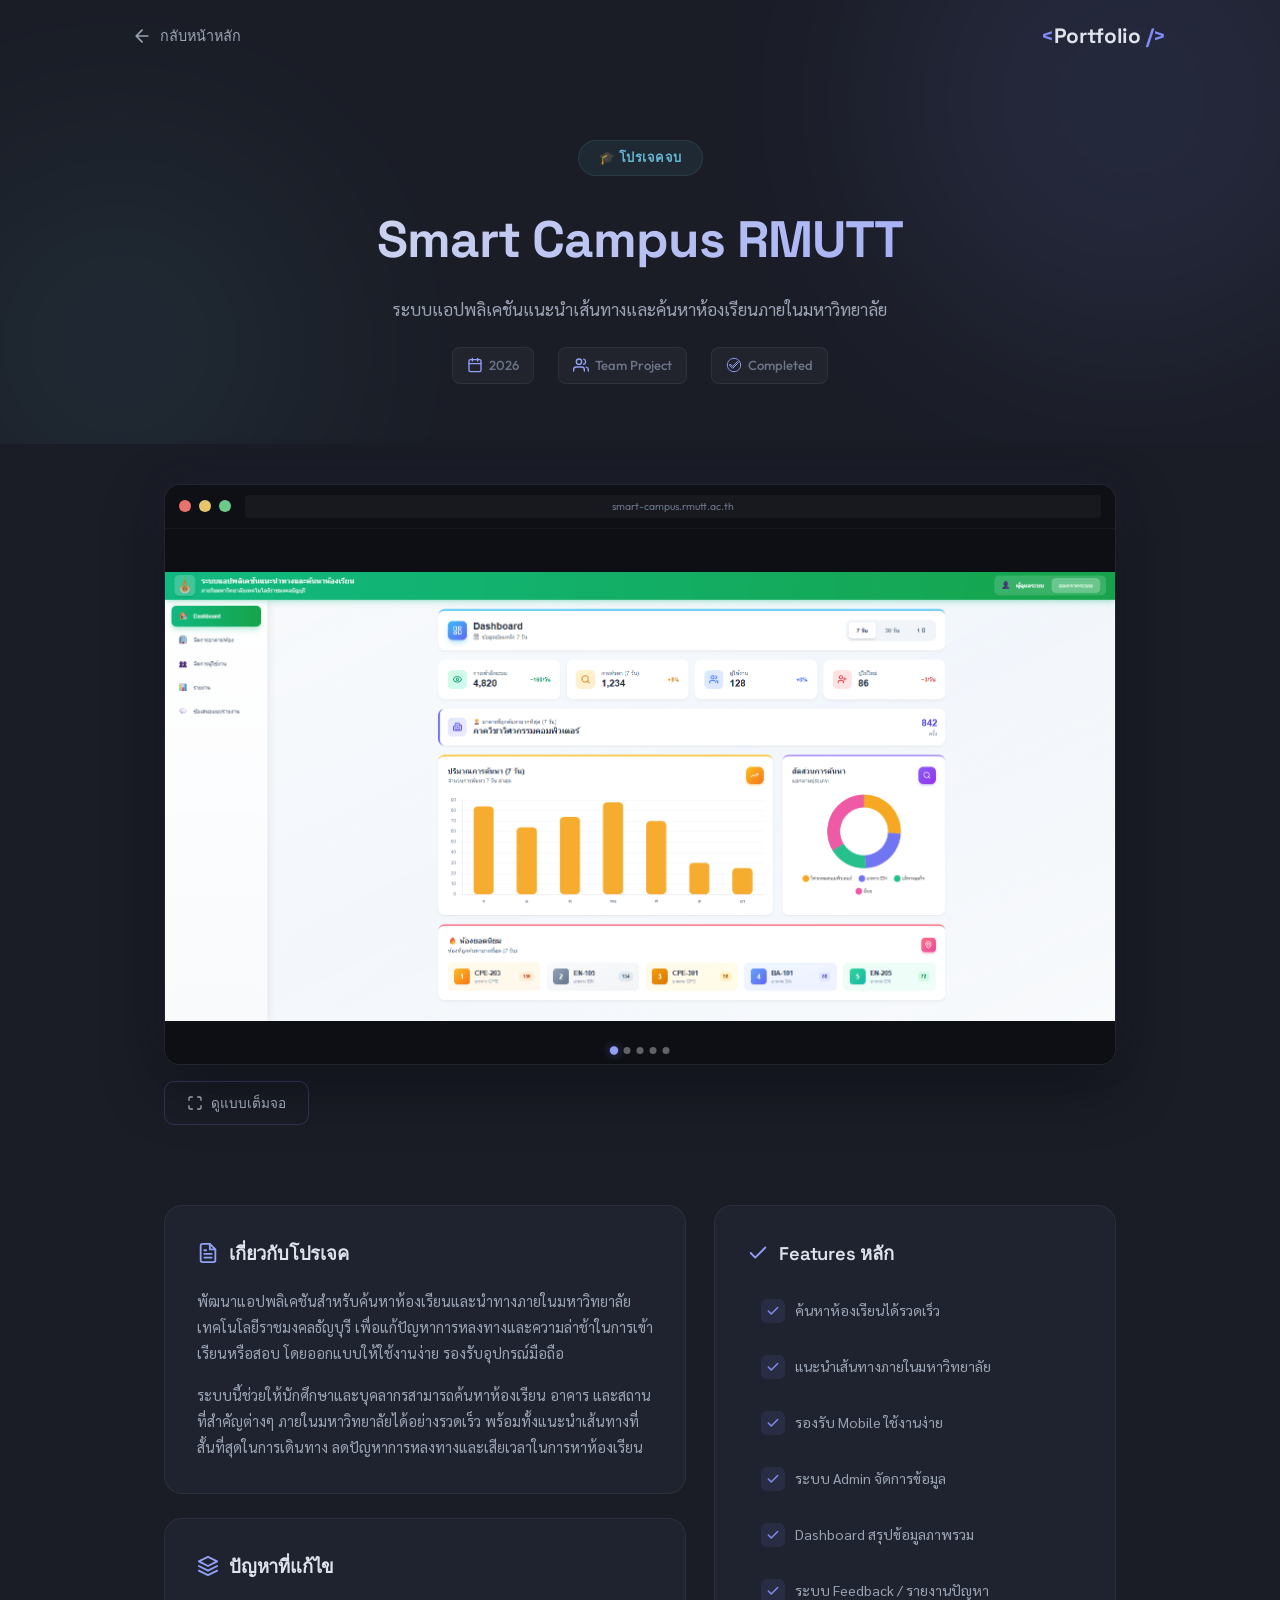
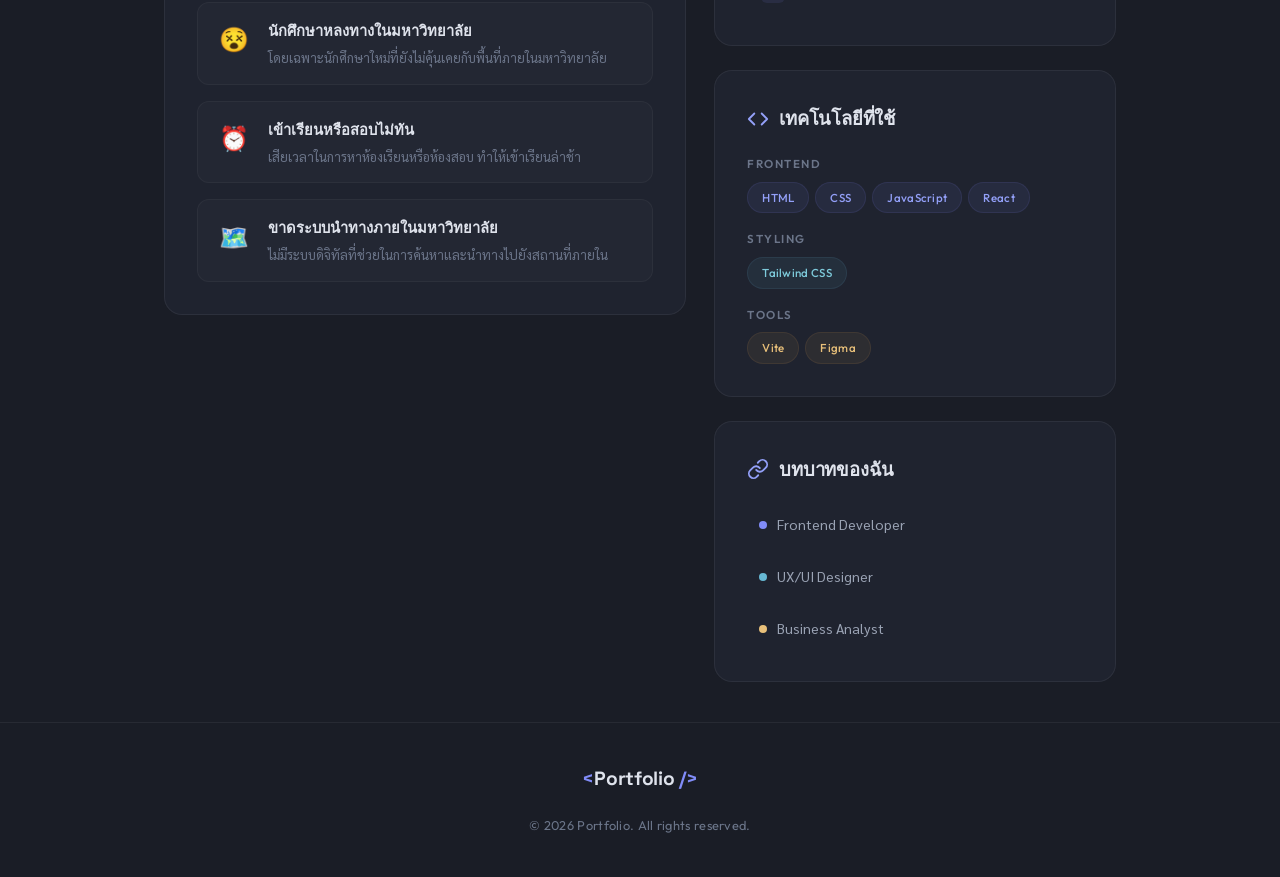
==== projects/smart-campus.html @ fd075db0 "first commit" ====
<!DOCTYPE html>
<html lang="th">

<head>
    <meta charset="UTF-8">
    <meta name="viewport" content="width=device-width, initial-scale=1.0">
    <meta name="description" content="Smart Campus RMUTT - ระบบแอปพลิเคชันแนะนำเส้นทางและค้นหาห้องเรียน">
    <title>Smart Campus RMUTT | Project Detail</title>
    <link rel="stylesheet" href="../style.css">
    <link rel="preconnect" href="https://fonts.googleapis.com">
    <link rel="preconnect" href="https://fonts.gstatic.com" crossorigin>
    <link
        href="https://fonts.googleapis.com/css2?family=Outfit:wght@300;400;500;600;700;800;900&family=Space+Grotesk:wght@400;500;600;700&family=Sarabun:wght@300;400;500;600;700&display=swap"
        rel="stylesheet">
    <link rel="stylesheet" href="detail.css">
</head>

<body>
    <!-- Back Navigation -->
    <nav class="detail-nav" id="detailNav">
        <div class="nav-container">
            <a href="../index.html#projects" class="back-btn" id="backBtn">
                <svg width="20" height="20" viewBox="0 0 24 24" fill="none">
                    <path d="M19 12H5M12 19l-7-7 7-7" stroke="currentColor" stroke-width="2" stroke-linecap="round"
                        stroke-linejoin="round" />
                </svg>
                <span>กลับหน้าหลัก</span>
            </a>
            <a href="../index.html" class="nav-logo">
                <span class="logo-bracket">&lt;</span>Portfolio<span class="logo-bracket"> /&gt;</span>
            </a>
        </div>
    </nav>

    <!-- Project Hero -->
    <section class="detail-hero">
        <div class="detail-hero-bg">
            <div class="shape shape-1"></div>
            <div class="shape shape-2"></div>
        </div>
        <div class="container">
            <div class="detail-hero-content">
                <div class="detail-badge">🎓 โปรเจคจบ</div>
                <h1 class="detail-title">Smart Campus RMUTT</h1>
                <p class="detail-subtitle">ระบบแอปพลิเคชันแนะนำเส้นทางและค้นหาห้องเรียนภายในมหาวิทยาลัย</p>
                <div class="detail-meta">
                    <div class="meta-item">
                        <svg width="16" height="16" viewBox="0 0 24 24" fill="none">
                            <rect x="3" y="4" width="18" height="18" rx="2" stroke="currentColor" stroke-width="2" />
                            <path d="M16 2v4M8 2v4M3 10h18" stroke="currentColor" stroke-width="2"
                                stroke-linecap="round" />
                        </svg>
                        <span>2026</span>
                    </div>
                    <div class="meta-item">
                        <svg width="16" height="16" viewBox="0 0 24 24" fill="none">
                            <path d="M17 21v-2a4 4 0 00-4-4H5a4 4 0 00-4 4v2" stroke="currentColor" stroke-width="2"
                                stroke-linecap="round" />
                            <circle cx="9" cy="7" r="4" stroke="currentColor" stroke-width="2" />
                            <path d="M23 21v-2a4 4 0 00-3-3.87M16 3.13a4 4 0 010 7.75" stroke="currentColor"
                                stroke-width="2" stroke-linecap="round" />
                        </svg>
                        <span>Team Project</span>
                    </div>
                    <div class="meta-item">
                        <svg width="16" height="16" viewBox="0 0 24 24" fill="none">
                            <path
                                d="M12 2C6.48 2 2 6.48 2 12s4.48 10 10 10 10-4.48 10-10S17.52 2 12 2zm-2 15l-5-5 1.41-1.41L10 14.17l7.59-7.59L19 8l-9 9z"
                                stroke="currentColor" stroke-width="1.5" fill="none" />
                        </svg>
                        <span>Completed</span>
                    </div>
                </div>
            </div>
        </div>
    </section>

    <!-- Project Screenshots -->
    <section class="detail-section">
        <div class="container">
            <div class="detail-carousel-wrapper">
                <div class="detail-browser">
                    <div class="browser-header">
                        <span class="dot red"></span>
                        <span class="dot yellow"></span>
                        <span class="dot green"></span>
                        <span class="browser-url">smart-campus.rmutt.ac.th</span>
                    </div>
                    <div class="browser-body">
                        <div class="project-carousel detail-carousel" id="detailCarousel">
                            <div class="carousel-track">
                                <img src="../image/Screenshot 2026-02-11 210422.png" alt="Smart Campus - หน้า Dashboard"
                                    class="carousel-slide active">
                                <img src="../image/Screenshot 2026-02-11 210551.png" alt="Smart Campus - จัดการอาคาร"
                                    class="carousel-slide">
                                <img src="../image/Screenshot 2026-02-11 210604.png" alt="Smart Campus - จัดการผู้ใช้"
                                    class="carousel-slide">
                                <img src="../image/Screenshot 2026-02-11 210614.png" alt="Smart Campus - รายงาน"
                                    class="carousel-slide">
                                <img src="../image/Screenshot 2026-02-11 210627.png" alt="Smart Campus - ข้อเสนอแนะ"
                                    class="carousel-slide">
                            </div>
                            <button class="carousel-btn carousel-prev" id="carouselPrev" aria-label="Previous">
                                <svg width="18" height="18" viewBox="0 0 24 24" fill="none">
                                    <path d="M15 18l-6-6 6-6" stroke="currentColor" stroke-width="2"
                                        stroke-linecap="round" stroke-linejoin="round" />
                                </svg>
                            </button>
                            <button class="carousel-btn carousel-next" id="carouselNext" aria-label="Next">
                                <svg width="18" height="18" viewBox="0 0 24 24" fill="none">
                                    <path d="M9 18l6-6-6-6" stroke="currentColor" stroke-width="2"
                                        stroke-linecap="round" stroke-linejoin="round" />
                                </svg>
                            </button>
                            <div class="carousel-dots" id="carouselDots">
                                <span class="carousel-dot active"></span>
                                <span class="carousel-dot"></span>
                                <span class="carousel-dot"></span>
                                <span class="carousel-dot"></span>
                                <span class="carousel-dot"></span>
                            </div>
                        </div>
                    </div>
                </div>
                <button class="fullscreen-trigger" id="fullscreenTrigger">
                    <svg width="16" height="16" viewBox="0 0 24 24" fill="none">
                        <path
                            d="M8 3H5a2 2 0 00-2 2v3m18 0V5a2 2 0 00-2-2h-3m0 18h3a2 2 0 002-2v-3M3 16v3a2 2 0 002 2h3"
                            stroke="currentColor" stroke-width="2" stroke-linecap="round" stroke-linejoin="round" />
                    </svg>
                    ดูแบบเต็มจอ
                </button>
            </div>
        </div>
    </section>

    <!-- Fullscreen Overlay -->
    <div class="project-fullscreen-overlay" id="fullscreenOverlay">
        <div class="fullscreen-content">
            <button class="fullscreen-close-btn" id="closeFullscreenBtn" title="ปิด">
                <svg width="24" height="24" viewBox="0 0 24 24" fill="none">
                    <path d="M18 6L6 18M6 6l12 12" stroke="currentColor" stroke-width="2" stroke-linecap="round" />
                </svg>
            </button>
            <button class="fullscreen-nav-btn fullscreen-prev-btn" id="fullscreenPrev" aria-label="Previous">
                <svg width="24" height="24" viewBox="0 0 24 24" fill="none">
                    <path d="M15 18l-6-6 6-6" stroke="currentColor" stroke-width="2" stroke-linecap="round"
                        stroke-linejoin="round" />
                </svg>
            </button>
            <img src="" alt="Fullscreen Preview" class="fullscreen-img" id="fullscreenImg">
            <button class="fullscreen-nav-btn fullscreen-next-btn" id="fullscreenNext" aria-label="Next">
                <svg width="24" height="24" viewBox="0 0 24 24" fill="none">
                    <path d="M9 18l6-6-6-6" stroke="currentColor" stroke-width="2" stroke-linecap="round"
                        stroke-linejoin="round" />
                </svg>
            </button>
        </div>
    </div>

    <!-- Project Details -->
    <section class="detail-section">
        <div class="container">
            <div class="detail-grid">
                <!-- Left: Description -->
                <div class="detail-main">
                    <div class="detail-card">
                        <h2 class="detail-card-title">
                            <svg width="22" height="22" viewBox="0 0 24 24" fill="none">
                                <path d="M14 2H6a2 2 0 00-2 2v16a2 2 0 002 2h12a2 2 0 002-2V8z" stroke="currentColor"
                                    stroke-width="2" stroke-linecap="round" stroke-linejoin="round" />
                                <path d="M14 2v6h6M16 13H8M16 17H8M10 9H8" stroke="currentColor" stroke-width="2"
                                    stroke-linecap="round" stroke-linejoin="round" />
                            </svg>
                            เกี่ยวกับโปรเจค
                        </h2>
                        <p class="detail-text">
                            พัฒนาแอปพลิเคชันสำหรับค้นหาห้องเรียนและนำทางภายในมหาวิทยาลัยเทคโนโลยีราชมงคลธัญบุรี
                            เพื่อแก้ปัญหาการหลงทางและความล่าช้าในการเข้าเรียนหรือสอบ
                            โดยออกแบบให้ใช้งานง่าย รองรับอุปกรณ์มือถือ
                        </p>
                        <p class="detail-text">
                            ระบบนี้ช่วยให้นักศึกษาและบุคลากรสามารถค้นหาห้องเรียน อาคาร และสถานที่สำคัญต่างๆ
                            ภายในมหาวิทยาลัยได้อย่างรวดเร็ว พร้อมทั้งแนะนำเส้นทางที่สั้นที่สุดในการเดินทาง
                            ลดปัญหาการหลงทางและเสียเวลาในการหาห้องเรียน
                        </p>
                    </div>

                    <div class="detail-card">
                        <h2 class="detail-card-title">
                            <svg width="22" height="22" viewBox="0 0 24 24" fill="none">
                                <path d="M12 2L2 7l10 5 10-5-10-5z" stroke="currentColor" stroke-width="2"
                                    stroke-linecap="round" stroke-linejoin="round" />
                                <path d="M2 17l10 5 10-5M2 12l10 5 10-5" stroke="currentColor" stroke-width="2"
                                    stroke-linecap="round" stroke-linejoin="round" />
                            </svg>
                            ปัญหาที่แก้ไข
                        </h2>
                        <div class="problem-list">
                            <div class="problem-item">
                                <div class="problem-icon">😵</div>
                                <div>
                                    <h4>นักศึกษาหลงทางในมหาวิทยาลัย</h4>
                                    <p>โดยเฉพาะนักศึกษาใหม่ที่ยังไม่คุ้นเคยกับพื้นที่ภายในมหาวิทยาลัย</p>
                                </div>
                            </div>
                            <div class="problem-item">
                                <div class="problem-icon">⏰</div>
                                <div>
                                    <h4>เข้าเรียนหรือสอบไม่ทัน</h4>
                                    <p>เสียเวลาในการหาห้องเรียนหรือห้องสอบ ทำให้เข้าเรียนล่าช้า</p>
                                </div>
                            </div>
                            <div class="problem-item">
                                <div class="problem-icon">🗺️</div>
                                <div>
                                    <h4>ขาดระบบนำทางภายในมหาวิทยาลัย</h4>
                                    <p>ไม่มีระบบดิจิทัลที่ช่วยในการค้นหาและนำทางไปยังสถานที่ภายใน</p>
                                </div>
                            </div>
                        </div>
                    </div>
                </div>

                <!-- Right: Sidebar -->
                <div class="detail-sidebar">
                    <div class="detail-card">
                        <h2 class="detail-card-title">
                            <svg width="22" height="22" viewBox="0 0 24 24" fill="none">
                                <path d="M20 6L9 17l-5-5" stroke="currentColor" stroke-width="2" stroke-linecap="round"
                                    stroke-linejoin="round" />
                            </svg>
                            Features หลัก
                        </h2>
                        <div class="feature-list">
                            <div class="feature-item-detail">
                                <div class="feature-check">
                                    <svg width="14" height="14" viewBox="0 0 24 24" fill="none">
                                        <path d="M20 6L9 17l-5-5" stroke="currentColor" stroke-width="2.5"
                                            stroke-linecap="round" stroke-linejoin="round" />
                                    </svg>
                                </div>
                                <span>ค้นหาห้องเรียนได้รวดเร็ว</span>
                            </div>
                            <div class="feature-item-detail">
                                <div class="feature-check">
                                    <svg width="14" height="14" viewBox="0 0 24 24" fill="none">
                                        <path d="M20 6L9 17l-5-5" stroke="currentColor" stroke-width="2.5"
                                            stroke-linecap="round" stroke-linejoin="round" />
                                    </svg>
                                </div>
                                <span>แนะนำเส้นทางภายในมหาวิทยาลัย</span>
                            </div>
                            <div class="feature-item-detail">
                                <div class="feature-check">
                                    <svg width="14" height="14" viewBox="0 0 24 24" fill="none">
                                        <path d="M20 6L9 17l-5-5" stroke="currentColor" stroke-width="2.5"
                                            stroke-linecap="round" stroke-linejoin="round" />
                                    </svg>
                                </div>
                                <span>รองรับ Mobile ใช้งานง่าย</span>
                            </div>
                            <div class="feature-item-detail">
                                <div class="feature-check">
                                    <svg width="14" height="14" viewBox="0 0 24 24" fill="none">
                                        <path d="M20 6L9 17l-5-5" stroke="currentColor" stroke-width="2.5"
                                            stroke-linecap="round" stroke-linejoin="round" />
                                    </svg>
                                </div>
                                <span>ระบบ Admin จัดการข้อมูล</span>
                            </div>
                            <div class="feature-item-detail">
                                <div class="feature-check">
                                    <svg width="14" height="14" viewBox="0 0 24 24" fill="none">
                                        <path d="M20 6L9 17l-5-5" stroke="currentColor" stroke-width="2.5"
                                            stroke-linecap="round" stroke-linejoin="round" />
                                    </svg>
                                </div>
                                <span>Dashboard สรุปข้อมูลภาพรวม</span>
                            </div>
                            <div class="feature-item-detail">
                                <div class="feature-check">
                                    <svg width="14" height="14" viewBox="0 0 24 24" fill="none">
                                        <path d="M20 6L9 17l-5-5" stroke="currentColor" stroke-width="2.5"
                                            stroke-linecap="round" stroke-linejoin="round" />
                                    </svg>
                                </div>
                                <span>ระบบ Feedback / รายงานปัญหา</span>
                            </div>
                        </div>
                    </div>

                    <div class="detail-card">
                        <h2 class="detail-card-title">
                            <svg width="22" height="22" viewBox="0 0 24 24" fill="none">
                                <path d="M16 18L22 12L16 6" stroke="currentColor" stroke-width="2"
                                    stroke-linecap="round" stroke-linejoin="round" />
                                <path d="M8 6L2 12L8 18" stroke="currentColor" stroke-width="2" stroke-linecap="round"
                                    stroke-linejoin="round" />
                            </svg>
                            เทคโนโลยีที่ใช้
                        </h2>
                        <div class="tech-grid">
                            <div class="tech-item">
                                <span class="tech-label">Frontend</span>
                                <div class="tech-tags">
                                    <span class="project-tag">HTML</span>
                                    <span class="project-tag">CSS</span>
                                    <span class="project-tag">JavaScript</span>
                                    <span class="project-tag">React</span>
                                </div>
                            </div>
                            <div class="tech-item">
                                <span class="tech-label">Styling</span>
                                <div class="tech-tags">
                                    <span class="project-tag tag-teal">Tailwind CSS</span>
                                </div>
                            </div>
                            <div class="tech-item">
                                <span class="tech-label">Tools</span>
                                <div class="tech-tags">
                                    <span class="project-tag tag-amber">Vite</span>
                                    <span class="project-tag tag-amber">Figma</span>
                                </div>
                            </div>
                        </div>
                    </div>

                    <div class="detail-card">
                        <h2 class="detail-card-title">
                            <svg width="22" height="22" viewBox="0 0 24 24" fill="none">
                                <path d="M10 13a5 5 0 007.54.54l3-3a5 5 0 00-7.07-7.07l-1.72 1.71" stroke="currentColor"
                                    stroke-width="2" stroke-linecap="round" stroke-linejoin="round" />
                                <path d="M14 11a5 5 0 00-7.54-.54l-3 3a5 5 0 007.07 7.07l1.71-1.71"
                                    stroke="currentColor" stroke-width="2" stroke-linecap="round"
                                    stroke-linejoin="round" />
                            </svg>
                            บทบาทของฉัน
                        </h2>
                        <div class="role-list">
                            <div class="role-item">
                                <span class="role-dot"></span>
                                <span>Frontend Developer</span>
                            </div>
                            <div class="role-item">
                                <span class="role-dot dot-teal"></span>
                                <span>UX/UI Designer</span>
                            </div>
                            <div class="role-item">
                                <span class="role-dot dot-amber"></span>
                                <span>Business Analyst</span>
                            </div>
                        </div>
                    </div>
                </div>
            </div>
        </div>
    </section>

    <!-- Footer -->
    <footer class="footer">
        <div class="container">
            <div class="footer-content">
                <a href="../index.html" class="footer-logo">
                    <span class="logo-bracket">&lt;</span>Portfolio<span class="logo-bracket"> /&gt;</span>
                </a>
                <p class="footer-text">© 2026 Portfolio. All rights reserved.</p>
            </div>
        </div>
    </footer>

    <script>
        // ========================================
        // Detail Page Carousel
        // ========================================
        (function () {
            const slides = document.querySelectorAll('.carousel-slide');
            const dots = document.querySelectorAll('.carousel-dot');
            const prevBtn = document.getElementById('carouselPrev');
            const nextBtn = document.getElementById('carouselNext');
            const overlay = document.getElementById('fullscreenOverlay');
            const fullscreenImg = document.getElementById('fullscreenImg');
            const closeBtn = document.getElementById('closeFullscreenBtn');
            const fullscreenTrigger = document.getElementById('fullscreenTrigger');
            const fsPrev = document.getElementById('fullscreenPrev');
            const fsNext = document.getElementById('fullscreenNext');

            if (!slides.length) return;

            let current = 0;
            let autoPlayTimer;

            function goTo(index) {
                slides[current].classList.remove('active');
                dots[current].classList.remove('active');
                current = (index + slides.length) % slides.length;
                slides[current].classList.add('active');
                dots[current].classList.add('active');
            }

            function updateFullscreenImg() {
                fullscreenImg.src = slides[current].src;
            }

            function startAutoPlay() {
                autoPlayTimer = setInterval(() => goTo(current + 1), 5000);
            }

            function resetAutoPlay() {
                clearInterval(autoPlayTimer);
                startAutoPlay();
            }

            prevBtn.addEventListener('click', () => { goTo(current - 1); resetAutoPlay(); });
            nextBtn.addEventListener('click', () => { goTo(current + 1); resetAutoPlay(); });

            dots.forEach((dot, i) => {
                dot.addEventListener('click', () => { goTo(i); resetAutoPlay(); });
            });

            // Click slide to open fullscreen
            function openFullscreen() {
                updateFullscreenImg();
                overlay.classList.add('active');
                document.body.style.overflow = 'hidden';
                clearInterval(autoPlayTimer);
            }

            slides.forEach(slide => {
                slide.addEventListener('click', () => {
                    const idx = Array.from(slides).indexOf(slide);
                    goTo(idx);
                    openFullscreen();
                });
            });

            if (fullscreenTrigger) {
                fullscreenTrigger.addEventListener('click', openFullscreen);
            }

            // Fullscreen navigation
            fsPrev.addEventListener('click', (e) => {
                e.stopPropagation();
                goTo(current - 1);
                updateFullscreenImg();
            });

            fsNext.addEventListener('click', (e) => {
                e.stopPropagation();
                goTo(current + 1);
                updateFullscreenImg();
            });

            function closeFullscreen() {
                overlay.classList.remove('active');
                document.body.style.overflow = '';
                startAutoPlay();
            }

            if (closeBtn) closeBtn.addEventListener('click', closeFullscreen);
            overlay.addEventListener('click', (e) => {
                if (e.target === overlay) closeFullscreen();
            });

            document.addEventListener('keydown', (e) => {
                if (!overlay.classList.contains('active')) return;
                if (e.key === 'Escape') closeFullscreen();
                if (e.key === 'ArrowLeft') { goTo(current - 1); updateFullscreenImg(); }
                if (e.key === 'ArrowRight') { goTo(current + 1); updateFullscreenImg(); }
            });

            startAutoPlay();
        })();

        // ========================================
        // Nav scroll effect
        // ========================================
        const detailNav = document.getElementById('detailNav');
        window.addEventListener('scroll', () => {
            if (window.scrollY > 50) {
                detailNav.classList.add('scrolled');
            } else {
                detailNav.classList.remove('scrolled');
            }
        });

        // ========================================
        // Scroll reveal
        // ========================================
        const revealElements = document.querySelectorAll('.detail-card, .detail-carousel-wrapper, .detail-hero-content');
        revealElements.forEach(el => el.classList.add('reveal'));

        const revealObserver = new IntersectionObserver((entries) => {
            entries.forEach(entry => {
                if (entry.isIntersecting) {
                    entry.target.classList.add('visible');
                }
            });
        }, {
            threshold: 0.1,
            rootMargin: '0px 0px -50px 0px'
        });

        revealElements.forEach(el => revealObserver.observe(el));
    </script>
</body>

</html>
---- style.css ----
/* ========================================
   CSS Variables & Design Tokens
   Soft Dark Professional Theme — Polished
   ======================================== */
:root {
    /* Colors - Warm Dark Palette (easy on eyes) */
    --bg-primary: #1a1d26;
    --bg-secondary: #21242f;
    --bg-card: rgba(33, 37, 50, 0.85);
    --bg-card-hover: rgba(40, 45, 62, 0.9);

    --text-primary: #dfe3ec;
    --text-secondary: #9ba4b5;
    --text-muted: #6b7589;

    --accent-1: #818cf8;
    /* Soft indigo */
    --accent-2: #a78bfa;
    /* Soft violet */
    --accent-3: #93a0f8;
    /* Light soft indigo */
    --accent-4: #67b8d4;
    /* Soft teal */
    --accent-5: #7ecbdb;
    /* Soft cyan */

    --gradient-primary: linear-gradient(135deg, #818cf8, #a78bfa);
    --gradient-accent: linear-gradient(135deg, #67b8d4, #7ecbdb);
    --gradient-mixed: linear-gradient(135deg, #818cf8, #67b8d4);

    --border-color: rgba(255, 255, 255, 0.06);
    --border-glow: rgba(129, 140, 248, 0.2);

    /* Typography — Modern Designer Fonts */
    --font-heading: 'Space Grotesk', 'Outfit', sans-serif;
    --font-body: 'Sarabun', 'Outfit', sans-serif;
    --font-display: 'Outfit', sans-serif;

    /* Spacing */
    --section-padding: 100px 0;
    --container-width: 1100px;

    /* Effects */
    --glass-bg: rgba(26, 29, 38, 0.8);
    --glass-border: rgba(255, 255, 255, 0.04);
    --shadow-sm: 0 1px 4px rgba(0, 0, 0, 0.2);
    --shadow-md: 0 6px 24px rgba(0, 0, 0, 0.25);
    --shadow-lg: 0 12px 40px rgba(0, 0, 0, 0.3);
    --shadow-glow: 0 4px 24px rgba(129, 140, 248, 0.08);

    --transition: 0.3s cubic-bezier(0.4, 0, 0.2, 1);
    --transition-slow: 0.5s cubic-bezier(0.4, 0, 0.2, 1);
}

/* ========================================
   Reset & Base
   ======================================== */
*,
*::before,
*::after {
    margin: 0;
    padding: 0;
    box-sizing: border-box;
}

html {
    scroll-behavior: smooth;
    scroll-padding-top: 80px;
}

body {
    font-family: var(--font-body);
    background-color: var(--bg-primary);
    color: var(--text-primary);
    line-height: 1.7;
    overflow-x: hidden;
    font-size: 16px;
    -webkit-font-smoothing: antialiased;
    -moz-osx-font-smoothing: grayscale;
}

a {
    text-decoration: none;
    color: inherit;
}

ul {
    list-style: none;
}

img {
    max-width: 100%;
    display: block;
}

/* ========================================
   Utility
   ======================================== */
.container {
    max-width: var(--container-width);
    margin: 0 auto;
    padding: 0 24px;
}

.section {
    padding: var(--section-padding);
    position: relative;
}

/* ========================================
   Section Header — Designer Style
   ======================================== */
.section-header {
    text-align: center;
    margin-bottom: 64px;
    position: relative;
}

.section-tag {
    display: inline-block;
    font-family: var(--font-display);
    font-size: 0.8rem;
    font-weight: 500;
    color: var(--accent-4);
    background: rgba(103, 184, 212, 0.06);
    border: 1px solid rgba(103, 184, 212, 0.1);
    padding: 6px 20px;
    border-radius: 100px;
    margin-bottom: 16px;
    letter-spacing: 1.5px;
    text-transform: uppercase;
}

.section-title {
    font-family: var(--font-heading);
    font-size: 2.8rem;
    font-weight: 700;
    color: var(--text-primary);
    margin-bottom: 16px;
    letter-spacing: -0.5px;
    position: relative;
    display: inline-block;
}

.section-title::after {
    content: '';
    position: absolute;
    bottom: -8px;
    left: 50%;
    transform: translateX(-50%);
    width: 40px;
    height: 3px;
    background: var(--gradient-primary);
    border-radius: 4px;
}

.section-line {
    display: none;
    /* replaced by ::after pseudo-element */
}

/* ========================================
   Buttons — Premium Hover Effects
   ======================================== */
.btn {
    display: inline-flex;
    align-items: center;
    gap: 8px;
    padding: 14px 32px;
    border-radius: 12px;
    font-family: var(--font-display);
    font-size: 0.95rem;
    font-weight: 600;
    cursor: pointer;
    transition: all 0.4s cubic-bezier(0.4, 0, 0.2, 1);
    border: none;
    position: relative;
    overflow: hidden;
    letter-spacing: 0.3px;
}

.btn::before {
    content: '';
    position: absolute;
    top: 0;
    left: -100%;
    width: 100%;
    height: 100%;
    background: linear-gradient(90deg, transparent, rgba(255, 255, 255, 0.12), transparent);
    transition: left 0.5s ease;
}

.btn:hover::before {
    left: 100%;
}

.btn-primary {
    background: var(--gradient-primary);
    color: white;
    box-shadow: 0 4px 18px rgba(129, 140, 248, 0.2);
}

.btn-primary:hover {
    transform: translateY(-3px) scale(1.02);
    box-shadow: 0 10px 32px rgba(129, 140, 248, 0.35);
}

.btn-primary:active {
    transform: translateY(-1px) scale(0.99);
    box-shadow: 0 4px 16px rgba(129, 140, 248, 0.25);
}

.btn-outline {
    background: transparent;
    color: var(--text-primary);
    border: 2px solid var(--border-glow);
}

.btn-outline:hover {
    background: rgba(129, 140, 248, 0.08);
    border-color: var(--accent-1);
    transform: translateY(-3px) scale(1.02);
    box-shadow: 0 8px 24px rgba(129, 140, 248, 0.12);
}

.btn-outline:active {
    transform: translateY(-1px) scale(0.99);
}

.btn-full {
    width: 100%;
    justify-content: center;
}

/* ========================================
   Navbar
   ======================================== */
.navbar {
    position: fixed;
    top: 0;
    left: 0;
    right: 0;
    z-index: 1000;
    padding: 16px 0;
    transition: var(--transition);
}

.navbar.scrolled {
    padding: 10px 0;
    background: rgba(26, 29, 38, 0.88);
    backdrop-filter: blur(24px);
    -webkit-backdrop-filter: blur(24px);
    border-bottom: 1px solid var(--glass-border);
    box-shadow: 0 2px 12px rgba(0, 0, 0, 0.15);
}

.nav-container {
    max-width: var(--container-width);
    margin: 0 auto;
    padding: 0 24px;
    display: flex;
    align-items: center;
    justify-content: space-between;
}

.nav-logo {
    font-family: var(--font-heading);
    font-size: 1.3rem;
    font-weight: 700;
    color: var(--text-primary);
    transition: var(--transition);
    letter-spacing: -0.3px;
}

.logo-bracket {
    color: var(--accent-1);
    font-weight: 700;
}

.nav-links {
    display: flex;
    align-items: center;
    gap: 8px;
}

.nav-link {
    padding: 8px 18px;
    border-radius: 8px;
    font-family: var(--font-display);
    font-size: 0.9rem;
    font-weight: 500;
    color: var(--text-secondary);
    transition: var(--transition);
    position: relative;
}

.nav-link:hover,
.nav-link.active {
    color: var(--text-primary);
    background: rgba(129, 140, 248, 0.08);
}

.nav-link.active::after {
    content: '';
    position: absolute;
    bottom: 2px;
    left: 50%;
    transform: translateX(-50%);
    width: 20px;
    height: 2px;
    background: var(--accent-1);
    border-radius: 4px;
}

.nav-toggle {
    display: none;
    flex-direction: column;
    gap: 5px;
    background: none;
    border: none;
    cursor: pointer;
    padding: 4px;
}

.nav-toggle span {
    width: 24px;
    height: 2px;
    background: var(--text-primary);
    transition: var(--transition);
    border-radius: 2px;
}

/* ========================================
   Hero Section
   ======================================== */
.hero {
    min-height: 100vh;
    display: flex;
    align-items: center;
    position: relative;
    overflow: hidden;
    padding-top: 80px;
}

.hero-bg-shapes {
    position: absolute;
    inset: 0;
    overflow: hidden;
    pointer-events: none;
}

.shape {
    position: absolute;
    border-radius: 50%;
    filter: blur(100px);
    opacity: 0.12;
}

.shape-1 {
    width: 550px;
    height: 550px;
    background: #818cf8;
    top: -120px;
    right: -120px;
    animation: float 8s ease-in-out infinite;
}

.shape-2 {
    width: 450px;
    height: 450px;
    background: #67b8d4;
    bottom: -80px;
    left: -120px;
    animation: float 10s ease-in-out infinite reverse;
}

.shape-3 {
    width: 350px;
    height: 350px;
    background: #a78bfa;
    top: 50%;
    left: 40%;
    animation: float 12s ease-in-out infinite;
}

@keyframes float {

    0%,
    100% {
        transform: translate(0, 0) scale(1);
    }

    33% {
        transform: translate(30px, -20px) scale(1.05);
    }

    66% {
        transform: translate(-20px, 20px) scale(0.95);
    }
}

.hero-container {
    max-width: var(--container-width);
    margin: 0 auto;
    padding: 0 24px;
    display: grid;
    grid-template-columns: 1fr 1fr;
    gap: 60px;
    align-items: center;
    position: relative;
    z-index: 1;
}

/* Hero Avatar */
.hero-avatar {
    margin-bottom: 24px;
    opacity: 0;
    animation: fadeInUp 0.6s ease forwards 0.1s;
}

.hero-avatar .avatar-img {
    width: 180px;
    height: 180px;
    border-radius: 50%;
    object-fit: cover;
    object-position: center 25%;
    border: 3px solid transparent;
    background-image: linear-gradient(var(--bg-primary), var(--bg-primary)),
        linear-gradient(135deg, #818cf8, #a78bfa, #67b8d4);
    background-origin: border-box;
    background-clip: padding-box, border-box;
    box-shadow: 0 0 30px rgba(129, 140, 248, 0.15),
        0 0 60px rgba(129, 140, 248, 0.05);
    transition: var(--transition);
}

.hero-avatar .avatar-img:hover {
    transform: scale(1.05);
    box-shadow: 0 0 40px rgba(129, 140, 248, 0.25),
        0 0 80px rgba(129, 140, 248, 0.08);
}

.hero-greeting {
    font-family: var(--font-display);
    font-size: 1.1rem;
    color: var(--accent-4);
    font-weight: 500;
    margin-bottom: 8px;
    letter-spacing: 1px;
    opacity: 0;
    animation: fadeInUp 0.6s ease forwards 0.2s;
}

.hero-name {
    font-family: var(--font-heading);
    font-size: 3.5rem;
    font-weight: 700;
    line-height: 1.1;
    margin-bottom: 12px;
    letter-spacing: -1px;
    background: linear-gradient(135deg, var(--text-primary) 0%, var(--accent-3) 100%);
    -webkit-background-clip: text;
    -webkit-text-fill-color: transparent;
    background-clip: text;
    opacity: 0;
    animation: fadeInUp 0.6s ease forwards 0.4s;
}

.hero-title {
    font-family: var(--font-display);
    font-size: 1.4rem;
    font-weight: 500;
    color: var(--text-secondary);
    margin-bottom: 20px;
    min-height: 2em;
    opacity: 0;
    animation: fadeInUp 0.6s ease forwards 0.6s;
}

.typing-wrapper {
    display: inline;
}

.cursor {
    color: var(--accent-1);
    animation: blink 1s step-end infinite;
    font-weight: 300;
}

@keyframes blink {
    50% {
        opacity: 0;
    }
}

.hero-description {
    font-size: 1rem;
    color: var(--text-muted);
    line-height: 1.8;
    margin-bottom: 32px;
    max-width: 480px;
    opacity: 0;
    animation: fadeInUp 0.6s ease forwards 0.8s;
}

.hero-cta {
    display: flex;
    gap: 16px;
    opacity: 0;
    animation: fadeInUp 0.6s ease forwards 1s;
}

@keyframes fadeInUp {
    from {
        opacity: 0;
        transform: translateY(20px);
    }

    to {
        opacity: 1;
        transform: translateY(0);
    }
}

/* Code Window */
.hero-visual {
    opacity: 0;
    animation: fadeInUp 0.8s ease forwards 0.6s;
}

.code-window {
    background: var(--bg-secondary);
    border: 1px solid var(--border-color);
    border-radius: 16px;
    overflow: hidden;
    box-shadow: var(--shadow-lg);
}

.code-header {
    display: flex;
    align-items: center;
    gap: 8px;
    padding: 14px 18px;
    background: rgba(0, 0, 0, 0.2);
    border-bottom: 1px solid var(--border-color);
}

.dot {
    width: 12px;
    height: 12px;
    border-radius: 50%;
}

.dot.red {
    background: #e8736c;
}

.dot.yellow {
    background: #e8c76c;
}

.dot.green {
    background: #6cc98a;
}

.code-title {
    margin-left: 8px;
    font-size: 0.8rem;
    color: var(--text-muted);
    font-family: var(--font-display);
}

.code-body {
    padding: 24px;
    font-size: 0.85rem;
    line-height: 1.8;
    font-family: 'Courier New', monospace;
    color: var(--text-secondary);
    overflow-x: auto;
}

.code-keyword {
    color: #b49cf5;
}

.code-var {
    color: #6dc4d8;
}

.code-prop {
    color: #93a0f8;
}

.code-string {
    color: #7cc78f;
}

/* Scroll Indicator */
.scroll-indicator {
    position: absolute;
    bottom: 32px;
    left: 50%;
    transform: translateX(-50%);
    display: flex;
    flex-direction: column;
    align-items: center;
    gap: 8px;
    color: var(--text-muted);
    font-family: var(--font-display);
    font-size: 0.7rem;
    letter-spacing: 3px;
    text-transform: uppercase;
    opacity: 0;
    animation: fadeInUp 0.6s ease forwards 1.4s;
    transition: var(--transition);
}

.scroll-indicator:hover {
    color: var(--accent-3);
}

.scroll-arrow {
    animation: bounce 2s ease-in-out infinite;
}

@keyframes bounce {

    0%,
    100% {
        transform: translateY(0);
    }

    50% {
        transform: translateY(8px);
    }
}

/* ========================================
   About Section — Constrained Width
   ======================================== */
.about .container {
    max-width: 900px;
}

.about-content {
    display: grid;
    grid-template-columns: repeat(3, 1fr);
    gap: 24px;
}

.about-card {
    background: var(--bg-card);
    border: 1px solid var(--border-color);
    border-radius: 16px;
    padding: 32px 24px;
    text-align: center;
    transition: var(--transition);
    backdrop-filter: blur(12px);
    -webkit-backdrop-filter: blur(12px);
}

.about-card:hover {
    transform: translateY(-4px);
    border-color: var(--border-glow);
    box-shadow: var(--shadow-md), var(--shadow-glow);
    background: var(--bg-card-hover);
}

.about-icon {
    width: 64px;
    height: 64px;
    background: rgba(129, 140, 248, 0.08);
    border-radius: 16px;
    display: flex;
    align-items: center;
    justify-content: center;
    margin: 0 auto 20px;
    color: var(--accent-3);
    transition: var(--transition);
}

.about-card:hover .about-icon {
    background: rgba(129, 140, 248, 0.14);
    transform: scale(1.05);
}

.about-card h3 {
    font-family: var(--font-heading);
    font-size: 1.1rem;
    font-weight: 600;
    margin-bottom: 10px;
    color: var(--text-primary);
    letter-spacing: -0.2px;
}

.about-card p {
    font-size: 0.88rem;
    color: var(--text-secondary);
    line-height: 1.6;
}

/* ========================================
   Skills Section
   ======================================== */
.skills {
    background: linear-gradient(180deg, var(--bg-primary) 0%, var(--bg-secondary) 50%, var(--bg-primary) 100%);
}

.skills-grid {
    display: grid;
    grid-template-columns: repeat(auto-fill, minmax(220px, 1fr));
    gap: 20px;
}

.skill-card {
    background: var(--bg-card);
    border: 1px solid var(--border-color);
    border-radius: 16px;
    padding: 28px 22px;
    text-align: center;
    transition: var(--transition);
    backdrop-filter: blur(12px);
    -webkit-backdrop-filter: blur(12px);
    position: relative;
    overflow: hidden;
    cursor: default;
}

.skill-card::before {
    content: '';
    position: absolute;
    top: 0;
    left: 0;
    right: 0;
    height: 3px;
    background: var(--gradient-primary);
    opacity: 0;
    transition: var(--transition);
}

.skill-card:hover {
    transform: translateY(-6px);
    border-color: var(--border-glow);
    box-shadow: var(--shadow-md), var(--shadow-glow);
    background: var(--bg-card-hover);
}

.skill-card:hover::before {
    opacity: 1;
}

.skill-card[data-category="dev"]::before {
    background: var(--gradient-primary);
}

.skill-card[data-category="design"]::before {
    background: var(--gradient-accent);
}

.skill-card[data-category="analysis"]::before {
    background: linear-gradient(135deg, #d4a054, #e8c07a);
}

.skill-card[data-category="support"]::before {
    background: linear-gradient(135deg, #5dad76, #7cc98f);
}

.skill-icon-wrapper {
    width: 64px;
    height: 64px;
    background: rgba(129, 140, 248, 0.07);
    border-radius: 16px;
    display: flex;
    align-items: center;
    justify-content: center;
    margin: 0 auto 18px;
    color: var(--accent-3);
    transition: var(--transition);
}

.skill-card[data-category="design"] .skill-icon-wrapper {
    background: rgba(103, 184, 212, 0.07);
    color: var(--accent-5);
}

.skill-card[data-category="analysis"] .skill-icon-wrapper {
    background: rgba(212, 160, 84, 0.07);
    color: #e8c07a;
}

.skill-card[data-category="support"] .skill-icon-wrapper {
    background: rgba(93, 173, 118, 0.07);
    color: #7cc98f;
}

.skill-card:hover .skill-icon-wrapper {
    transform: scale(1.08) rotate(-3deg);
}

.skill-name {
    font-family: var(--font-heading);
    font-size: 1.05rem;
    font-weight: 600;
    color: var(--text-primary);
    margin-bottom: 8px;
    letter-spacing: -0.2px;
}

.skill-desc {
    font-size: 0.82rem;
    color: var(--text-muted);
    line-height: 1.5;
    margin-bottom: 16px;
}

.skill-tags {
    display: flex;
    flex-wrap: wrap;
    gap: 6px;
    justify-content: center;
}

.tag {
    font-family: var(--font-display);
    font-size: 0.7rem;
    font-weight: 500;
    padding: 4px 12px;
    border-radius: 100px;
    background: rgba(129, 140, 248, 0.08);
    color: var(--accent-3);
    border: 1px solid rgba(129, 140, 248, 0.1);
    transition: var(--transition);
    letter-spacing: 0.3px;
}

.skill-card[data-category="design"] .tag {
    background: rgba(103, 184, 212, 0.08);
    color: var(--accent-5);
    border-color: rgba(103, 184, 212, 0.1);
}

.skill-card[data-category="analysis"] .tag {
    background: rgba(212, 160, 84, 0.08);
    color: #e8c07a;
    border-color: rgba(212, 160, 84, 0.1);
}

.skill-card[data-category="support"] .tag {
    background: rgba(93, 173, 118, 0.08);
    color: #7cc98f;
    border-color: rgba(93, 173, 118, 0.1);
}

.skill-card:hover .tag {
    border-color: rgba(129, 140, 248, 0.2);
}

/* ========================================
   Projects Section
   ======================================== */
.projects {
    background: linear-gradient(180deg, var(--bg-primary) 0%, var(--bg-secondary) 50%, var(--bg-primary) 100%);
}

.projects .container {
    max-width: 900px;
}

.projects-grid {
    display: flex;
    flex-direction: column;
    gap: 32px;
}

.project-card {
    background: var(--bg-card);
    border: 1px solid var(--border-color);
    border-radius: 20px;
    overflow: hidden;
    transition: var(--transition);
    backdrop-filter: blur(12px);
    -webkit-backdrop-filter: blur(12px);
}

.project-card:hover {
    border-color: var(--border-glow);
    box-shadow: var(--shadow-lg), var(--shadow-glow);
}

.project-card-featured {
    display: grid;
    grid-template-columns: 1fr 1.2fr;
    align-items: center;
}

/* Project Browser Window */
.project-image {
    padding: 32px 24px;
    display: flex;
    justify-content: center;
    align-items: center;
}

.project-browser {
    width: 100%;
    background: #15171e;
    border-radius: 12px;
    overflow: hidden;
    border: 1px solid rgba(255, 255, 255, 0.06);
    box-shadow: 0 16px 48px rgba(0, 0, 0, 0.35),
        0 0 30px rgba(129, 140, 248, 0.05);
    transition: var(--transition);
}

.project-card:hover .project-browser {
    transform: translateY(-4px);
    box-shadow: 0 24px 60px rgba(0, 0, 0, 0.45),
        0 0 40px rgba(129, 140, 248, 0.08);
}

.browser-header {
    display: flex;
    align-items: center;
    gap: 8px;
    padding: 10px 14px;
    background: rgba(0, 0, 0, 0.3);
    border-bottom: 1px solid rgba(255, 255, 255, 0.04);
}

.browser-url {
    margin-left: 6px;
    font-family: var(--font-display);
    font-size: 0.65rem;
    color: var(--text-muted);
    background: rgba(255, 255, 255, 0.04);
    padding: 3px 12px;
    border-radius: 4px;
    flex: 1;
    text-align: center;
}

.browser-body {
    overflow: hidden;
    position: relative;
}

/* Project Image Carousel */
.project-carousel {
    position: relative;
    width: 100%;
    aspect-ratio: 16 / 9;
    overflow: hidden;
    background: #0d0f14;
}

.carousel-track {
    position: relative;
    width: 100%;
    height: 100%;
}

.carousel-slide {
    position: absolute;
    top: 0;
    left: 0;
    width: 100%;
    height: 100%;
    object-fit: contain;
    background: #0d0f14;
    opacity: 0;
    transition: opacity 0.5s ease;
    cursor: pointer;
}

.carousel-slide.active {
    opacity: 1;
}

.carousel-btn {
    position: absolute;
    top: 50%;
    transform: translateY(-50%);
    width: 32px;
    height: 32px;
    border-radius: 50%;
    border: 1px solid rgba(255, 255, 255, 0.15);
    background: rgba(0, 0, 0, 0.5);
    backdrop-filter: blur(8px);
    -webkit-backdrop-filter: blur(8px);
    color: #fff;
    cursor: pointer;
    display: flex;
    align-items: center;
    justify-content: center;
    transition: var(--transition);
    opacity: 0;
    z-index: 2;
}

.project-carousel:hover .carousel-btn {
    opacity: 1;
}

.carousel-btn:hover {
    background: rgba(129, 140, 248, 0.5);
    border-color: rgba(129, 140, 248, 0.4);
    transform: translateY(-50%) scale(1.1);
}

.carousel-prev {
    left: 8px;
}

.carousel-next {
    right: 8px;
}

.carousel-dots {
    position: absolute;
    bottom: 10px;
    left: 50%;
    transform: translateX(-50%);
    display: flex;
    gap: 6px;
    z-index: 2;
}

.carousel-dot {
    width: 7px;
    height: 7px;
    border-radius: 50%;
    background: rgba(255, 255, 255, 0.35);
    cursor: pointer;
    transition: var(--transition);
}

.carousel-dot.active {
    background: var(--accent-3);
    box-shadow: 0 0 8px rgba(129, 140, 248, 0.5);
    transform: scale(1.2);
}

.carousel-dot:hover {
    background: rgba(255, 255, 255, 0.7);
}

/* Fullscreen Image Overlay */
.project-fullscreen-overlay {
    position: fixed;
    top: 0;
    left: 0;
    width: 100%;
    height: 100%;
    background: rgba(0, 0, 0, 0.92);
    backdrop-filter: blur(16px);
    -webkit-backdrop-filter: blur(16px);
    z-index: 9999;
    display: flex;
    align-items: center;
    justify-content: center;
    opacity: 0;
    visibility: hidden;
    transition: opacity 0.4s ease, visibility 0.4s ease;
    cursor: zoom-out;
}

.project-fullscreen-overlay.active {
    opacity: 1;
    visibility: visible;
}

.fullscreen-content {
    width: 92vw;
    height: 88vh;
    display: flex;
    align-items: center;
    justify-content: center;
}

.fullscreen-img {
    max-width: 100%;
    max-height: 100%;
    object-fit: contain;
    border-radius: 10px;
    transform: scale(0.92);
    transition: transform 0.35s cubic-bezier(0.4, 0, 0.2, 1);
}

.project-fullscreen-overlay.active .fullscreen-img {
    transform: scale(1);
}

.fullscreen-close-btn {
    position: fixed;
    top: 20px;
    right: 20px;
    width: 40px;
    height: 40px;
    border-radius: 50%;
    border: 1px solid rgba(255, 255, 255, 0.2);
    background: rgba(0, 0, 0, 0.6);
    color: #fff;
    cursor: pointer;
    display: flex;
    align-items: center;
    justify-content: center;
    transition: var(--transition);
    z-index: 10000;
}

.fullscreen-close-btn:hover {
    background: rgba(232, 115, 108, 0.6);
    border-color: rgba(232, 115, 108, 0.5);
    transform: scale(1.1);
}

.fullscreen-nav-btn {
    position: absolute;
    top: 50%;
    transform: translateY(-50%);
    width: 44px;
    height: 44px;
    border-radius: 50%;
    border: 1px solid rgba(255, 255, 255, 0.2);
    background: rgba(0, 0, 0, 0.5);
    backdrop-filter: blur(8px);
    -webkit-backdrop-filter: blur(8px);
    color: #fff;
    cursor: pointer;
    display: flex;
    align-items: center;
    justify-content: center;
    transition: var(--transition);
    z-index: 10;
}

.fullscreen-nav-btn:hover {
    background: rgba(129, 140, 248, 0.5);
    border-color: rgba(129, 140, 248, 0.4);
    transform: translateY(-50%) scale(1.1);
}

.fullscreen-prev-btn {
    left: 20px;
}

.fullscreen-next-btn {
    right: 20px;
}

/* Project Info */
.project-info {
    padding: 40px 36px 40px 20px;
}

.project-badge {
    display: inline-block;
    font-family: var(--font-display);
    font-size: 0.75rem;
    font-weight: 600;
    color: var(--accent-4);
    background: rgba(103, 184, 212, 0.08);
    border: 1px solid rgba(103, 184, 212, 0.12);
    padding: 4px 14px;
    border-radius: 100px;
    margin-bottom: 16px;
    letter-spacing: 0.5px;
}

.project-title {
    font-family: var(--font-heading);
    font-size: 1.5rem;
    font-weight: 700;
    color: var(--text-primary);
    margin-bottom: 8px;
    letter-spacing: -0.3px;
}

.project-subtitle {
    font-size: 0.88rem;
    color: var(--accent-3);
    font-weight: 500;
    margin-bottom: 12px;
    line-height: 1.5;
}

.project-desc {
    font-size: 0.85rem;
    color: var(--text-secondary);
    line-height: 1.7;
    margin-bottom: 20px;
}

.project-features {
    display: flex;
    flex-direction: column;
    gap: 8px;
    margin-bottom: 20px;
}

.feature-item {
    display: flex;
    align-items: center;
    gap: 8px;
    font-size: 0.82rem;
    color: var(--text-secondary);
}

.feature-item svg {
    flex-shrink: 0;
}

.project-tags {
    display: flex;
    flex-wrap: wrap;
    gap: 8px;
}

.project-tag {
    font-family: var(--font-display);
    font-size: 0.72rem;
    font-weight: 500;
    padding: 5px 14px;
    border-radius: 100px;
    background: rgba(129, 140, 248, 0.08);
    color: var(--accent-3);
    border: 1px solid rgba(129, 140, 248, 0.1);
    letter-spacing: 0.3px;
}

/* Project Click Overlay */
.project-click-overlay {
    position: absolute;
    top: 0;
    left: 0;
    right: 0;
    bottom: 0;
    z-index: 3;
    display: flex;
    align-items: center;
    justify-content: center;
    background: rgba(0, 0, 0, 0.55);
    backdrop-filter: blur(2px);
    -webkit-backdrop-filter: blur(2px);
    opacity: 0;
    transition: opacity 0.35s ease;
    border-radius: 12px;
    pointer-events: none;
}

.project-image {
    position: relative;
}

.project-card:hover .project-click-overlay {
    opacity: 1;
}

.click-overlay-text {
    display: inline-flex;
    align-items: center;
    gap: 8px;
    padding: 12px 28px;
    border-radius: 12px;
    background: rgba(129, 140, 248, 0.85);
    color: #fff;
    font-family: var(--font-display);
    font-size: 0.92rem;
    font-weight: 600;
    letter-spacing: 0.3px;
    box-shadow: 0 8px 24px rgba(129, 140, 248, 0.3);
    transform: translateY(8px);
    transition: transform 0.35s ease;
}

.project-card:hover .click-overlay-text {
    transform: translateY(0);
}

/* Project Action Buttons */
.project-actions {
    display: flex;
    gap: 12px;
    margin-top: 24px;
}

.project-btn {
    display: inline-flex;
    align-items: center;
    gap: 8px;
    font-size: 0.85rem;
    padding: 10px 22px;
}

.project-btn svg {
    flex-shrink: 0;
}

/* ========================================
   Contact Section — Constrained Width
   ======================================== */
.contact .container {
    max-width: 900px;
}

.contact-content {
    display: grid;
    grid-template-columns: 1fr 1fr;
    gap: 48px;
    align-items: start;
}

.contact-info {
    display: flex;
    flex-direction: column;
    gap: 24px;
}

.contact-item {
    display: flex;
    align-items: center;
    gap: 16px;
    padding: 20px;
    background: var(--bg-card);
    border: 1px solid var(--border-color);
    border-radius: 14px;
    transition: var(--transition);
    backdrop-filter: blur(12px);
    -webkit-backdrop-filter: blur(12px);
}

.contact-item:hover {
    border-color: var(--border-glow);
    box-shadow: var(--shadow-md), var(--shadow-glow);
    transform: translateX(4px);
}

.contact-icon {
    width: 48px;
    height: 48px;
    min-width: 48px;
    background: rgba(129, 140, 248, 0.08);
    border-radius: 12px;
    display: flex;
    align-items: center;
    justify-content: center;
    color: var(--accent-3);
}

.contact-item h4 {
    font-family: var(--font-heading);
    font-size: 0.9rem;
    font-weight: 600;
    color: var(--text-primary);
    margin-bottom: 2px;
    letter-spacing: -0.2px;
}

.contact-item p {
    font-size: 0.85rem;
    color: var(--text-secondary);
}

/* Contact Form */
.contact-form {
    display: flex;
    flex-direction: column;
    gap: 16px;
}

.form-group input,
.form-group textarea {
    width: 100%;
    padding: 14px 18px;
    background: var(--bg-card);
    border: 1px solid var(--border-color);
    border-radius: 12px;
    color: var(--text-primary);
    font-family: var(--font-body);
    font-size: 0.9rem;
    transition: var(--transition);
    outline: none;
}

.form-group input::placeholder,
.form-group textarea::placeholder {
    color: var(--text-muted);
}

.form-group input:focus,
.form-group textarea:focus {
    border-color: var(--accent-1);
    box-shadow: 0 0 0 3px rgba(129, 140, 248, 0.1);
}

.form-group textarea {
    resize: vertical;
    min-height: 120px;
}

/* ========================================
   Footer
   ======================================== */
.footer {
    padding: 40px 0;
    border-top: 1px solid var(--border-color);
}

.footer-content {
    display: flex;
    flex-direction: column;
    align-items: center;
    gap: 20px;
}

.footer-logo {
    font-family: var(--font-heading);
    font-size: 1.2rem;
    font-weight: 700;
    letter-spacing: -0.3px;
}

.social-links {
    display: flex;
    gap: 12px;
}

.social-link {
    width: 40px;
    height: 40px;
    display: flex;
    align-items: center;
    justify-content: center;
    border-radius: 10px;
    background: var(--bg-card);
    border: 1px solid var(--border-color);
    color: var(--text-secondary);
    transition: all 0.4s cubic-bezier(0.4, 0, 0.2, 1);
}

.social-link:hover {
    background: rgba(129, 140, 248, 0.1);
    color: var(--accent-3);
    border-color: var(--border-glow);
    transform: translateY(-3px) scale(1.05);
    box-shadow: var(--shadow-md);
}

.footer-text {
    font-family: var(--font-display);
    font-size: 0.8rem;
    color: var(--text-muted);
    letter-spacing: 0.3px;
}

/* ========================================
   Scroll Animations (IntersectionObserver)
   ======================================== */
.reveal {
    opacity: 0;
    transform: translateY(30px);
    transition: opacity 0.7s cubic-bezier(0.4, 0, 0.2, 1), transform 0.7s cubic-bezier(0.4, 0, 0.2, 1);
}

.reveal.visible {
    opacity: 1;
    transform: translateY(0);
}

/* ========================================
   Responsive
   ======================================== */
@media (max-width: 768px) {
    .nav-links {
        display: none;
        position: absolute;
        top: 100%;
        left: 0;
        right: 0;
        background: rgba(26, 29, 38, 0.96);
        backdrop-filter: blur(24px);
        -webkit-backdrop-filter: blur(24px);
        border-bottom: 1px solid var(--border-color);
        flex-direction: column;
        padding: 16px 24px;
        gap: 4px;
        box-shadow: var(--shadow-md);
    }

    .nav-links.open {
        display: flex;
    }

    .nav-toggle {
        display: flex;
    }

    .hero-container {
        grid-template-columns: 1fr;
        gap: 40px;
        text-align: center;
    }

    .hero-name {
        font-size: 2.5rem;
    }

    .hero-description {
        margin: 0 auto 32px;
    }

    .hero-cta {
        justify-content: center;
        flex-wrap: wrap;
    }

    .about-content {
        grid-template-columns: 1fr;
    }

    .skills-grid {
        grid-template-columns: repeat(2, 1fr);
    }

    .section-title {
        font-size: 2rem;
    }

    .contact-content {
        grid-template-columns: 1fr;
    }

    .project-card-featured {
        grid-template-columns: 1fr;
    }

    .project-info {
        padding: 24px;
    }

    .project-image {
        padding: 32px 24px 16px;
    }
}

@media (max-width: 480px) {
    .skills-grid {
        grid-template-columns: 1fr;
    }

    .hero-name {
        font-size: 2rem;
    }

    .hero-cta {
        flex-direction: column;
        align-items: center;
    }
}
---- projects/detail.css ----
/* ========================================
   Project Detail Page Styles
   ======================================== */

/* Detail Nav */
.detail-nav {
    position: fixed;
    top: 0;
    left: 0;
    right: 0;
    z-index: 1000;
    padding: 16px 0;
    transition: var(--transition);
}

.detail-nav.scrolled {
    padding: 10px 0;
    background: rgba(26, 29, 38, 0.88);
    backdrop-filter: blur(24px);
    -webkit-backdrop-filter: blur(24px);
    border-bottom: 1px solid var(--glass-border);
    box-shadow: 0 2px 12px rgba(0, 0, 0, 0.15);
}

.detail-nav .nav-container {
    display: flex;
    align-items: center;
    justify-content: space-between;
}

.back-btn {
    display: inline-flex;
    align-items: center;
    gap: 8px;
    padding: 8px 18px;
    border-radius: 10px;
    font-family: var(--font-display);
    font-size: 0.9rem;
    font-weight: 500;
    color: var(--text-secondary);
    transition: var(--transition);
    text-decoration: none;
}

.back-btn:hover {
    color: var(--text-primary);
    background: rgba(129, 140, 248, 0.08);
    transform: translateX(-2px);
}

/* Detail Hero */
.detail-hero {
    position: relative;
    padding: 140px 0 60px;
    overflow: hidden;
}

.detail-hero-bg {
    position: absolute;
    inset: 0;
    overflow: hidden;
    pointer-events: none;
}

.detail-hero-bg .shape-1 {
    width: 500px;
    height: 500px;
    background: #818cf8;
    top: -150px;
    right: -100px;
    opacity: 0.1;
}

.detail-hero-bg .shape-2 {
    width: 400px;
    height: 400px;
    background: #67b8d4;
    bottom: -100px;
    left: -80px;
    opacity: 0.08;
}

.detail-hero-content {
    position: relative;
    z-index: 1;
    text-align: center;
}

.detail-badge {
    display: inline-block;
    font-family: var(--font-display);
    font-size: 0.8rem;
    font-weight: 600;
    color: var(--accent-4);
    background: rgba(103, 184, 212, 0.08);
    border: 1px solid rgba(103, 184, 212, 0.12);
    padding: 6px 20px;
    border-radius: 100px;
    margin-bottom: 20px;
    letter-spacing: 0.5px;
}

.detail-title {
    font-family: var(--font-heading);
    font-size: 3.2rem;
    font-weight: 700;
    color: var(--text-primary);
    margin-bottom: 12px;
    letter-spacing: -1px;
    background: linear-gradient(135deg, var(--text-primary) 0%, var(--accent-3) 100%);
    -webkit-background-clip: text;
    -webkit-text-fill-color: transparent;
    background-clip: text;
}

.detail-subtitle {
    font-family: var(--font-body);
    font-size: 1.05rem;
    color: var(--text-secondary);
    max-width: 600px;
    margin: 0 auto 24px;
    line-height: 1.7;
}

.detail-meta {
    display: flex;
    align-items: center;
    justify-content: center;
    gap: 24px;
    flex-wrap: wrap;
}

.meta-item {
    display: inline-flex;
    align-items: center;
    gap: 6px;
    font-family: var(--font-display);
    font-size: 0.82rem;
    font-weight: 500;
    color: var(--text-muted);
    padding: 6px 14px;
    border-radius: 8px;
    background: rgba(255, 255, 255, 0.03);
    border: 1px solid var(--border-color);
}

.meta-item svg {
    color: var(--accent-3);
}

/* Detail Section */
.detail-section {
    padding: 40px 0;
}

.detail-section .container {
    max-width: 1000px;
}

/* Carousel Wrapper */
.detail-carousel-wrapper {
    position: relative;
}

.detail-browser {
    width: 100%;
    background: #15171e;
    border-radius: 16px;
    overflow: hidden;
    border: 1px solid rgba(255, 255, 255, 0.06);
    box-shadow: 0 20px 60px rgba(0, 0, 0, 0.4),
        0 0 40px rgba(129, 140, 248, 0.06);
    transition: var(--transition);
}

.detail-browser:hover {
    box-shadow: 0 24px 70px rgba(0, 0, 0, 0.5),
        0 0 50px rgba(129, 140, 248, 0.1);
}

.detail-carousel {
    aspect-ratio: 16 / 9;
}

.fullscreen-trigger {
    display: inline-flex;
    align-items: center;
    gap: 8px;
    margin-top: 16px;
    padding: 10px 22px;
    border-radius: 10px;
    border: 1px solid var(--border-glow);
    background: transparent;
    color: var(--text-secondary);
    font-family: var(--font-display);
    font-size: 0.85rem;
    font-weight: 500;
    cursor: pointer;
    transition: var(--transition);
}

.fullscreen-trigger:hover {
    background: rgba(129, 140, 248, 0.08);
    color: var(--text-primary);
    border-color: var(--accent-1);
    transform: translateY(-2px);
}

/* Detail Grid */
.detail-grid {
    display: grid;
    grid-template-columns: 1.3fr 1fr;
    gap: 28px;
    align-items: start;
}

/* Detail Cards */
.detail-card {
    background: var(--bg-card);
    border: 1px solid var(--border-color);
    border-radius: 18px;
    padding: 32px;
    transition: var(--transition);
    backdrop-filter: blur(12px);
    -webkit-backdrop-filter: blur(12px);
    margin-bottom: 0;
}

.detail-card+.detail-card {
    margin-top: 24px;
}

.detail-card:hover {
    border-color: var(--border-glow);
    box-shadow: var(--shadow-md), var(--shadow-glow);
}

.detail-card-title {
    font-family: var(--font-heading);
    font-size: 1.15rem;
    font-weight: 600;
    color: var(--text-primary);
    margin-bottom: 20px;
    letter-spacing: -0.2px;
    display: flex;
    align-items: center;
    gap: 10px;
}

.detail-card-title svg {
    color: var(--accent-3);
    flex-shrink: 0;
}

.detail-text {
    font-size: 0.9rem;
    color: var(--text-secondary);
    line-height: 1.8;
    margin-bottom: 16px;
}

.detail-text:last-child {
    margin-bottom: 0;
}

/* Problem List */
.problem-list {
    display: flex;
    flex-direction: column;
    gap: 16px;
}

.problem-item {
    display: flex;
    gap: 14px;
    padding: 16px;
    border-radius: 12px;
    background: rgba(255, 255, 255, 0.02);
    border: 1px solid rgba(255, 255, 255, 0.04);
    transition: var(--transition);
}

.problem-item:hover {
    background: rgba(129, 140, 248, 0.04);
    border-color: rgba(129, 140, 248, 0.1);
    transform: translateX(4px);
}

.problem-icon {
    font-size: 1.5rem;
    flex-shrink: 0;
    width: 40px;
    height: 40px;
    display: flex;
    align-items: center;
    justify-content: center;
}

.problem-item h4 {
    font-family: var(--font-heading);
    font-size: 0.92rem;
    font-weight: 600;
    color: var(--text-primary);
    margin-bottom: 4px;
}

.problem-item p {
    font-size: 0.82rem;
    color: var(--text-muted);
    line-height: 1.5;
}

/* Feature List */
.feature-list {
    display: flex;
    flex-direction: column;
    gap: 12px;
}

.feature-item-detail {
    display: flex;
    align-items: center;
    gap: 10px;
    padding: 10px 14px;
    border-radius: 10px;
    transition: var(--transition);
}

.feature-item-detail:hover {
    background: rgba(129, 140, 248, 0.04);
}

.feature-check {
    width: 24px;
    height: 24px;
    border-radius: 6px;
    background: rgba(129, 140, 248, 0.1);
    display: flex;
    align-items: center;
    justify-content: center;
    color: var(--accent-1);
    flex-shrink: 0;
}

.feature-item-detail span {
    font-size: 0.88rem;
    color: var(--text-secondary);
}

/* Tech Grid */
.tech-grid {
    display: flex;
    flex-direction: column;
    gap: 16px;
}

.tech-item {
    display: flex;
    flex-direction: column;
    gap: 8px;
}

.tech-label {
    font-family: var(--font-display);
    font-size: 0.72rem;
    font-weight: 600;
    color: var(--text-muted);
    text-transform: uppercase;
    letter-spacing: 1.5px;
}

.tech-tags {
    display: flex;
    flex-wrap: wrap;
    gap: 6px;
}

.tag-teal {
    background: rgba(103, 184, 212, 0.08) !important;
    color: var(--accent-5) !important;
    border-color: rgba(103, 184, 212, 0.1) !important;
}

.tag-amber {
    background: rgba(212, 160, 84, 0.08) !important;
    color: #e8c07a !important;
    border-color: rgba(212, 160, 84, 0.1) !important;
}

/* Role List */
.role-list {
    display: flex;
    flex-direction: column;
    gap: 12px;
}

.role-item {
    display: flex;
    align-items: center;
    gap: 10px;
    font-size: 0.88rem;
    color: var(--text-secondary);
    padding: 8px 12px;
    border-radius: 8px;
    transition: var(--transition);
}

.role-item:hover {
    background: rgba(255, 255, 255, 0.02);
}

.role-dot {
    width: 8px;
    height: 8px;
    border-radius: 50%;
    background: var(--accent-1);
    flex-shrink: 0;
}

.role-dot.dot-teal {
    background: var(--accent-4);
}

.role-dot.dot-amber {
    background: #e8c07a;
}

/* ========================================
   Responsive
   ======================================== */
@media (max-width: 768px) {
    .detail-title {
        font-size: 2.2rem;
    }

    .detail-hero {
        padding: 120px 0 40px;
    }

    .detail-grid {
        grid-template-columns: 1fr;
    }

    .detail-card {
        padding: 24px;
    }

    .detail-meta {
        gap: 12px;
    }

    .detail-browser {
        border-radius: 12px;
    }
}

@media (max-width: 480px) {
    .detail-title {
        font-size: 1.8rem;
    }

    .detail-meta {
        flex-direction: column;
        gap: 8px;
    }

    .back-btn span {
        display: none;
    }
}
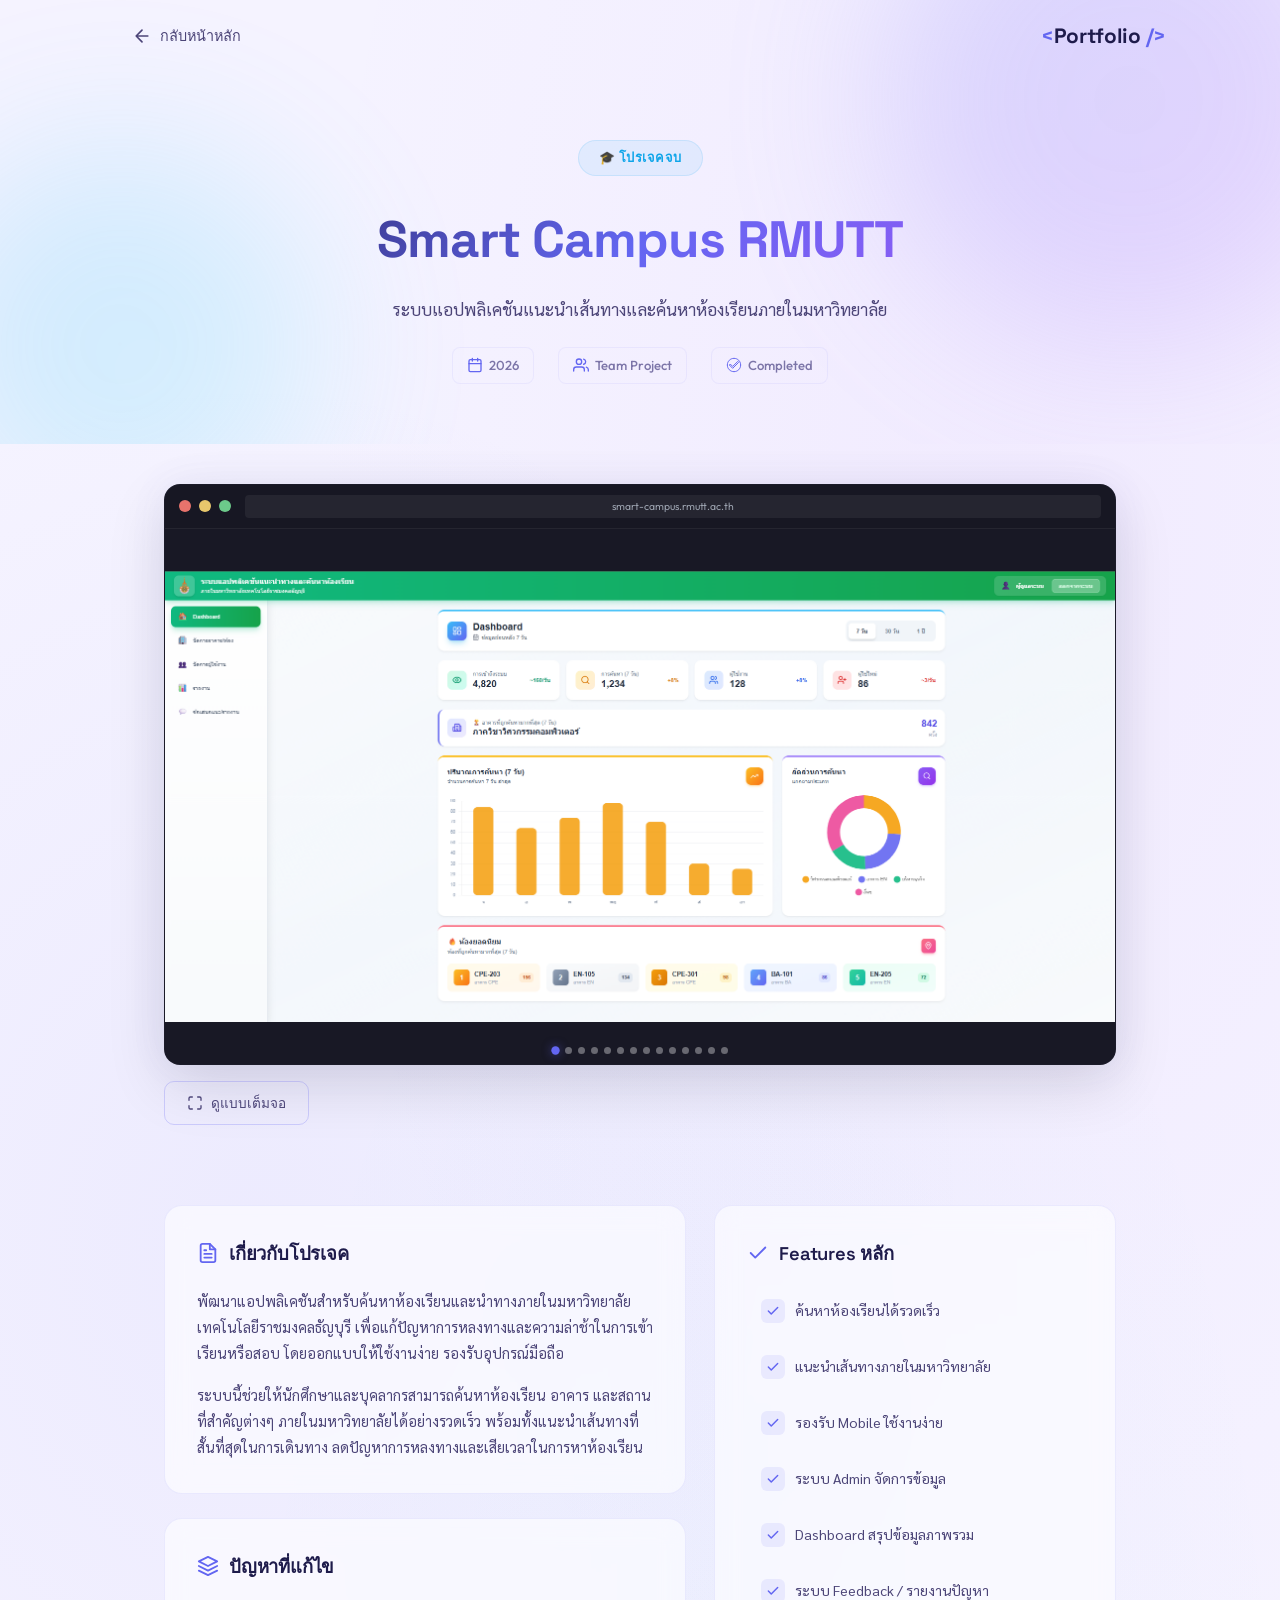
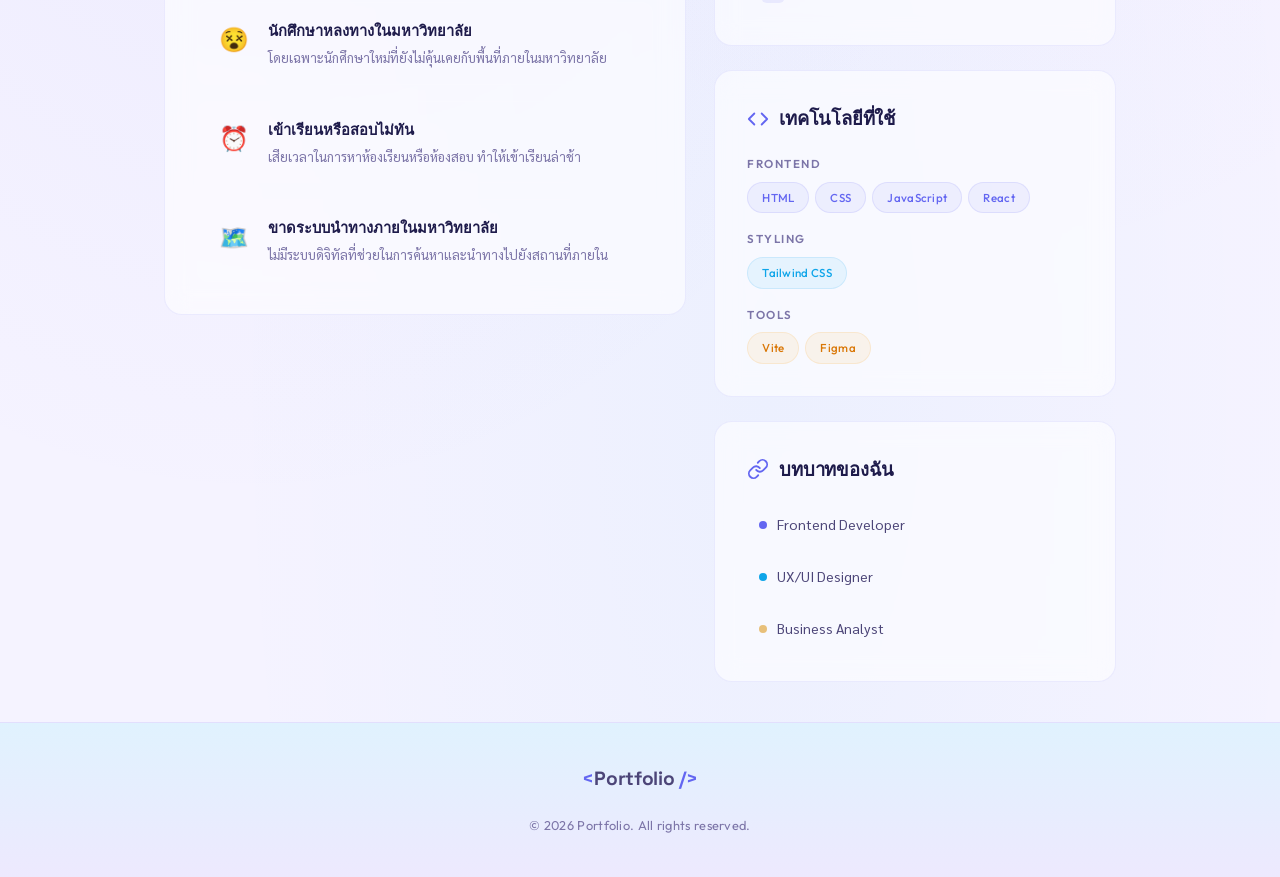
==== commit e1bf2e31: "fix front-end" ====
--- a/projects/smart-campus.html
+++ b/projects/smart-campus.html
@@ -89,15 +89,33 @@
                     <div class="browser-body">
                         <div class="project-carousel detail-carousel" id="detailCarousel">
                             <div class="carousel-track">
-                                <img src="../image/Screenshot 2026-02-11 210422.png" alt="Smart Campus - หน้า Dashboard"
+                                <img src="../image/Screenshot 2026-02-13 165100.png" alt="Dashboard 7 วัน"
                                     class="carousel-slide active">
-                                <img src="../image/Screenshot 2026-02-11 210551.png" alt="Smart Campus - จัดการอาคาร"
-                                    class="carousel-slide">
-                                <img src="../image/Screenshot 2026-02-11 210604.png" alt="Smart Campus - จัดการผู้ใช้"
-                                    class="carousel-slide">
-                                <img src="../image/Screenshot 2026-02-11 210614.png" alt="Smart Campus - รายงาน"
-                                    class="carousel-slide">
-                                <img src="../image/Screenshot 2026-02-11 210627.png" alt="Smart Campus - ข้อเสนอแนะ"
+                                <img src="../image/Screenshot 2026-02-13 165110.png" alt="Dashboard 30 วัน"
+                                    class="carousel-slide">
+                                <img src="../image/Screenshot 2026-02-13 165123.png" alt="Dashboard 1 ปี"
+                                    class="carousel-slide">
+                                <img src="../image/Screenshot 2026-02-13 165048.png" alt="จัดการอาคาร/ห้อง"
+                                    class="carousel-slide">
+                                <img src="../image/Screenshot 2026-02-13 165157.png" alt="เพิ่มอาคาร"
+                                    class="carousel-slide">
+                                <img src="../image/Screenshot 2026-02-13 165207.png" alt="เพิ่มหน่วยงาน"
+                                    class="carousel-slide">
+                                <img src="../image/Screenshot 2026-02-13 165217.png" alt="เพิ่มห้อง"
+                                    class="carousel-slide">
+                                <img src="../image/Screenshot 2026-02-13 165234.png" alt="จัดการผู้ใช้งาน"
+                                    class="carousel-slide">
+                                <img src="../image/Screenshot 2026-02-13 165243.png" alt="เพิ่มผู้ใช้งาน"
+                                    class="carousel-slide">
+                                <img src="../image/Screenshot 2026-02-13 165255.png" alt="รายงาน 7 วัน"
+                                    class="carousel-slide">
+                                <img src="../image/Screenshot 2026-02-13 165305.png" alt="รายงาน 30 วัน"
+                                    class="carousel-slide">
+                                <img src="../image/Screenshot 2026-02-13 165315.png" alt="รายงาน 1 ปี"
+                                    class="carousel-slide">
+                                <img src="../image/Screenshot 2026-02-13 165341.png" alt="ข้อเสนอแนะ/รายงาน"
+                                    class="carousel-slide">
+                                <img src="../image/Screenshot 2026-02-13 165353.png" alt="รายละเอียด Feedback"
                                     class="carousel-slide">
                             </div>
                             <button class="carousel-btn carousel-prev" id="carouselPrev" aria-label="Previous">
@@ -114,6 +132,15 @@
                             </button>
                             <div class="carousel-dots" id="carouselDots">
                                 <span class="carousel-dot active"></span>
+                                <span class="carousel-dot"></span>
+                                <span class="carousel-dot"></span>
+                                <span class="carousel-dot"></span>
+                                <span class="carousel-dot"></span>
+                                <span class="carousel-dot"></span>
+                                <span class="carousel-dot"></span>
+                                <span class="carousel-dot"></span>
+                                <span class="carousel-dot"></span>
+                                <span class="carousel-dot"></span>
                                 <span class="carousel-dot"></span>
                                 <span class="carousel-dot"></span>
                                 <span class="carousel-dot"></span>
--- a/style.css
+++ b/style.css
@@ -1,35 +1,35 @@
 /* ========================================
    CSS Variables & Design Tokens
-   Soft Dark Professional Theme — Polished
+   Colorful Minimal Professional Theme
    ======================================== */
 :root {
-    /* Colors - Warm Dark Palette (easy on eyes) */
-    --bg-primary: #1a1d26;
-    --bg-secondary: #21242f;
-    --bg-card: rgba(33, 37, 50, 0.85);
-    --bg-card-hover: rgba(40, 45, 62, 0.9);
-
-    --text-primary: #dfe3ec;
-    --text-secondary: #9ba4b5;
-    --text-muted: #6b7589;
-
-    --accent-1: #818cf8;
-    /* Soft indigo */
-    --accent-2: #a78bfa;
-    /* Soft violet */
-    --accent-3: #93a0f8;
-    /* Light soft indigo */
-    --accent-4: #67b8d4;
-    /* Soft teal */
-    --accent-5: #7ecbdb;
-    /* Soft cyan */
-
-    --gradient-primary: linear-gradient(135deg, #818cf8, #a78bfa);
-    --gradient-accent: linear-gradient(135deg, #67b8d4, #7ecbdb);
-    --gradient-mixed: linear-gradient(135deg, #818cf8, #67b8d4);
-
-    --border-color: rgba(255, 255, 255, 0.06);
-    --border-glow: rgba(129, 140, 248, 0.2);
+    /* Colors - Colorful Light Palette */
+    --bg-primary: #f5f3ff;
+    --bg-secondary: #ede9fe;
+    --bg-card: rgba(255, 255, 255, 0.7);
+    --bg-card-hover: rgba(255, 255, 255, 0.9);
+
+    --text-primary: #1e1b4b;
+    --text-secondary: #4c4578;
+    --text-muted: #7c75a8;
+
+    --accent-1: #6366f1;
+    /* Indigo */
+    --accent-2: #8b5cf6;
+    /* Violet */
+    --accent-3: #6366f1;
+    /* Indigo */
+    --accent-4: #0ea5e9;
+    /* Sky blue */
+    --accent-5: #06b6d4;
+    /* Cyan */
+
+    --gradient-primary: linear-gradient(135deg, #6366f1, #a855f7);
+    --gradient-accent: linear-gradient(135deg, #0ea5e9, #06b6d4);
+    --gradient-mixed: linear-gradient(135deg, #6366f1, #0ea5e9);
+
+    --border-color: rgba(99, 102, 241, 0.08);
+    --border-glow: rgba(99, 102, 241, 0.25);
 
     /* Typography — Modern Designer Fonts */
     --font-heading: 'Space Grotesk', 'Outfit', sans-serif;
@@ -41,12 +41,12 @@
     --container-width: 1100px;
 
     /* Effects */
-    --glass-bg: rgba(26, 29, 38, 0.8);
-    --glass-border: rgba(255, 255, 255, 0.04);
-    --shadow-sm: 0 1px 4px rgba(0, 0, 0, 0.2);
-    --shadow-md: 0 6px 24px rgba(0, 0, 0, 0.25);
-    --shadow-lg: 0 12px 40px rgba(0, 0, 0, 0.3);
-    --shadow-glow: 0 4px 24px rgba(129, 140, 248, 0.08);
+    --glass-bg: rgba(255, 255, 255, 0.6);
+    --glass-border: rgba(99, 102, 241, 0.06);
+    --shadow-sm: 0 1px 4px rgba(99, 102, 241, 0.06);
+    --shadow-md: 0 6px 24px rgba(99, 102, 241, 0.08);
+    --shadow-lg: 0 12px 40px rgba(99, 102, 241, 0.1);
+    --shadow-glow: 0 4px 24px rgba(99, 102, 241, 0.15);
 
     --transition: 0.3s cubic-bezier(0.4, 0, 0.2, 1);
     --transition-slow: 0.5s cubic-bezier(0.4, 0, 0.2, 1);
@@ -70,18 +70,23 @@
 
 body {
     font-family: var(--font-body);
-    background-color: var(--bg-primary);
-    color: var(--text-primary);
+    background: var(--bg-primary);
+    color: var(--text-secondary);
     line-height: 1.7;
+    -webkit-font-smoothing: antialiased;
+    -moz-osx-font-smoothing: grayscale;
     overflow-x: hidden;
     font-size: 16px;
-    -webkit-font-smoothing: antialiased;
-    -moz-osx-font-smoothing: grayscale;
+    background-image:
+        radial-gradient(ellipse at 20% 50%, rgba(99, 102, 241, 0.06) 0%, transparent 50%),
+        radial-gradient(ellipse at 80% 20%, rgba(168, 85, 247, 0.05) 0%, transparent 50%),
+        radial-gradient(ellipse at 60% 80%, rgba(14, 165, 233, 0.04) 0%, transparent 50%);
 }
 
 a {
     text-decoration: none;
     color: inherit;
+    transition: var(--transition);
 }
 
 ul {
@@ -112,7 +117,7 @@
    ======================================== */
 .section-header {
     text-align: center;
-    margin-bottom: 64px;
+    margin-bottom: 56px;
     position: relative;
 }
 
@@ -122,58 +127,63 @@
     font-size: 0.8rem;
     font-weight: 500;
     color: var(--accent-4);
-    background: rgba(103, 184, 212, 0.06);
-    border: 1px solid rgba(103, 184, 212, 0.1);
+    background: rgba(14, 165, 233, 0.08);
+    border: 1px solid rgba(14, 165, 233, 0.12);
     padding: 6px 20px;
     border-radius: 100px;
-    margin-bottom: 16px;
+    margin-bottom: 4px;
     letter-spacing: 1.5px;
     text-transform: uppercase;
 }
 
 .section-title {
     font-family: var(--font-heading);
-    font-size: 2.8rem;
+    font-size: 2.2rem;
     font-weight: 700;
     color: var(--text-primary);
-    margin-bottom: 16px;
+    margin-bottom: 8px;
     letter-spacing: -0.5px;
     position: relative;
     display: inline-block;
-}
-
-.section-title::after {
-    content: '';
-    position: absolute;
-    bottom: -8px;
-    left: 50%;
-    transform: translateX(-50%);
-    width: 40px;
+    background: linear-gradient(135deg, #1e1b4b 0%, #6366f1 100%);
+    -webkit-background-clip: text;
+    -webkit-text-fill-color: transparent;
+    background-clip: text;
+}
+
+.section-subtitle {
+    font-size: 0.9rem;
+    color: var(--text-muted);
+    max-width: 480px;
+    margin: 0 auto;
+    line-height: 1.7;
+}
+
+.section-line {
+    width: 60px;
     height: 3px;
     background: var(--gradient-primary);
-    border-radius: 4px;
-}
-
-.section-line {
-    display: none;
-    /* replaced by ::after pseudo-element */
+    border-radius: 100px;
+    margin: 20px auto 0;
+    box-shadow: 0 2px 12px rgba(99, 102, 241, 0.3);
 }
 
 /* ========================================
-   Buttons — Premium Hover Effects
+   Buttons
    ======================================== */
 .btn {
     display: inline-flex;
     align-items: center;
+    justify-content: center;
     gap: 8px;
-    padding: 14px 32px;
+    padding: 12px 28px;
     border-radius: 12px;
     font-family: var(--font-display);
-    font-size: 0.95rem;
+    font-size: 0.88rem;
     font-weight: 600;
     cursor: pointer;
-    transition: all 0.4s cubic-bezier(0.4, 0, 0.2, 1);
     border: none;
+    transition: all 0.4s cubic-bezier(0.34, 1.56, 0.64, 1);
     position: relative;
     overflow: hidden;
     letter-spacing: 0.3px;
@@ -197,30 +207,30 @@
 .btn-primary {
     background: var(--gradient-primary);
     color: white;
-    box-shadow: 0 4px 18px rgba(129, 140, 248, 0.2);
+    box-shadow: 0 4px 18px rgba(99, 102, 241, 0.25);
 }
 
 .btn-primary:hover {
     transform: translateY(-3px) scale(1.02);
-    box-shadow: 0 10px 32px rgba(129, 140, 248, 0.35);
+    box-shadow: 0 10px 32px rgba(99, 102, 241, 0.35);
 }
 
 .btn-primary:active {
     transform: translateY(-1px) scale(0.99);
-    box-shadow: 0 4px 16px rgba(129, 140, 248, 0.25);
+    box-shadow: 0 4px 16px rgba(99, 102, 241, 0.25);
 }
 
 .btn-outline {
-    background: transparent;
+    background: rgba(255, 255, 255, 0.5);
     color: var(--text-primary);
-    border: 2px solid var(--border-glow);
+    border: 1px solid rgba(99, 102, 241, 0.15);
 }
 
 .btn-outline:hover {
-    background: rgba(129, 140, 248, 0.08);
+    background: rgba(99, 102, 241, 0.06);
     border-color: var(--accent-1);
     transform: translateY(-3px) scale(1.02);
-    box-shadow: 0 8px 24px rgba(129, 140, 248, 0.12);
+    box-shadow: 0 8px 24px rgba(99, 102, 241, 0.12);
 }
 
 .btn-outline:active {
@@ -247,11 +257,11 @@
 
 .navbar.scrolled {
     padding: 10px 0;
-    background: rgba(26, 29, 38, 0.88);
+    background: rgba(245, 243, 255, 0.88);
     backdrop-filter: blur(24px);
     -webkit-backdrop-filter: blur(24px);
-    border-bottom: 1px solid var(--glass-border);
-    box-shadow: 0 2px 12px rgba(0, 0, 0, 0.15);
+    border-bottom: 1px solid rgba(99, 102, 241, 0.08);
+    box-shadow: 0 4px 20px rgba(99, 102, 241, 0.06);
 }
 
 .nav-container {
@@ -296,8 +306,8 @@
 
 .nav-link:hover,
 .nav-link.active {
-    color: var(--text-primary);
-    background: rgba(129, 140, 248, 0.08);
+    color: var(--accent-1);
+    background: rgba(99, 102, 241, 0.06);
 }
 
 .nav-link.active::after {
@@ -352,34 +362,36 @@
 .shape {
     position: absolute;
     border-radius: 50%;
-    filter: blur(100px);
-    opacity: 0.12;
+    filter: blur(80px);
 }
 
 .shape-1 {
     width: 550px;
     height: 550px;
-    background: #818cf8;
+    background: linear-gradient(135deg, #818cf8, #c084fc);
     top: -120px;
     right: -120px;
+    opacity: 0.25;
     animation: float 8s ease-in-out infinite;
 }
 
 .shape-2 {
     width: 450px;
     height: 450px;
-    background: #67b8d4;
+    background: linear-gradient(135deg, #38bdf8, #67e8f9);
     bottom: -80px;
     left: -120px;
+    opacity: 0.2;
     animation: float 10s ease-in-out infinite reverse;
 }
 
 .shape-3 {
     width: 350px;
     height: 350px;
-    background: #a78bfa;
+    background: linear-gradient(135deg, #a78bfa, #f0abfc);
     top: 50%;
     left: 40%;
+    opacity: 0.18;
     animation: float 12s ease-in-out infinite;
 }
 
@@ -404,8 +416,8 @@
     margin: 0 auto;
     padding: 0 24px;
     display: grid;
-    grid-template-columns: 1fr 1fr;
-    gap: 60px;
+    grid-template-columns: 1.1fr 0.9fr;
+    gap: 48px;
     align-items: center;
     position: relative;
     z-index: 1;
@@ -426,18 +438,18 @@
     object-position: center 25%;
     border: 3px solid transparent;
     background-image: linear-gradient(var(--bg-primary), var(--bg-primary)),
-        linear-gradient(135deg, #818cf8, #a78bfa, #67b8d4);
+        linear-gradient(135deg, #6366f1, #8b5cf6, #0ea5e9);
     background-origin: border-box;
     background-clip: padding-box, border-box;
-    box-shadow: 0 0 30px rgba(129, 140, 248, 0.15),
-        0 0 60px rgba(129, 140, 248, 0.05);
+    box-shadow: 0 8px 30px rgba(99, 102, 241, 0.12),
+        0 0 60px rgba(99, 102, 241, 0.04);
     transition: var(--transition);
 }
 
 .hero-avatar .avatar-img:hover {
     transform: scale(1.05);
-    box-shadow: 0 0 40px rgba(129, 140, 248, 0.25),
-        0 0 80px rgba(129, 140, 248, 0.08);
+    box-shadow: 0 12px 40px rgba(99, 102, 241, 0.2),
+        0 0 80px rgba(99, 102, 241, 0.06);
 }
 
 .hero-greeting {
@@ -458,7 +470,7 @@
     line-height: 1.1;
     margin-bottom: 12px;
     letter-spacing: -1px;
-    background: linear-gradient(135deg, var(--text-primary) 0%, var(--accent-3) 100%);
+    background: linear-gradient(135deg, #1e1b4b 0%, #6366f1 50%, #a855f7 100%);
     -webkit-background-clip: text;
     -webkit-text-fill-color: transparent;
     background-clip: text;
@@ -529,11 +541,11 @@
 }
 
 .code-window {
-    background: var(--bg-secondary);
-    border: 1px solid var(--border-color);
+    background: #1e1e2e;
+    border: 1px solid rgba(0, 0, 0, 0.1);
     border-radius: 16px;
     overflow: hidden;
-    box-shadow: var(--shadow-lg);
+    box-shadow: 0 16px 48px rgba(0, 0, 0, 0.12);
 }
 
 .code-header {
@@ -542,7 +554,7 @@
     gap: 8px;
     padding: 14px 18px;
     background: rgba(0, 0, 0, 0.2);
-    border-bottom: 1px solid var(--border-color);
+    border-bottom: 1px solid rgba(255, 255, 255, 0.06);
 }
 
 .dot {
@@ -566,7 +578,7 @@
 .code-title {
     margin-left: 8px;
     font-size: 0.8rem;
-    color: var(--text-muted);
+    color: #9ca3af;
     font-family: var(--font-display);
 }
 
@@ -575,24 +587,24 @@
     font-size: 0.85rem;
     line-height: 1.8;
     font-family: 'Courier New', monospace;
-    color: var(--text-secondary);
+    color: #cdd6f4;
     overflow-x: auto;
 }
 
 .code-keyword {
-    color: #b49cf5;
+    color: #cba6f7;
 }
 
 .code-var {
-    color: #6dc4d8;
+    color: #89dceb;
 }
 
 .code-prop {
-    color: #93a0f8;
+    color: #89b4fa;
 }
 
 .code-string {
-    color: #7cc78f;
+    color: #a6e3a1;
 }
 
 /* Scroll Indicator */
@@ -636,23 +648,23 @@
 }
 
 /* ========================================
-   About Section — Constrained Width
+   About Section
    ======================================== */
-.about .container {
-    max-width: 900px;
-}
-
-.about-content {
+.about {
+    background: linear-gradient(180deg, var(--bg-primary) 0%, #ede9fe 50%, var(--bg-primary) 100%);
+}
+
+.about-grid {
     display: grid;
     grid-template-columns: repeat(3, 1fr);
     gap: 24px;
 }
 
 .about-card {
-    background: var(--bg-card);
-    border: 1px solid var(--border-color);
-    border-radius: 16px;
-    padding: 32px 24px;
+    background: rgba(255, 255, 255, 0.6);
+    border: 1px solid rgba(99, 102, 241, 0.1);
+    border-radius: 20px;
+    padding: 36px 28px;
     text-align: center;
     transition: var(--transition);
     backdrop-filter: blur(12px);
@@ -660,28 +672,29 @@
 }
 
 .about-card:hover {
-    transform: translateY(-4px);
-    border-color: var(--border-glow);
-    box-shadow: var(--shadow-md), var(--shadow-glow);
-    background: var(--bg-card-hover);
+    transform: translateY(-6px);
+    border-color: rgba(99, 102, 241, 0.25);
+    box-shadow: 0 12px 40px rgba(99, 102, 241, 0.12), var(--shadow-glow);
+    background: rgba(255, 255, 255, 0.85);
 }
 
 .about-icon {
     width: 64px;
     height: 64px;
-    background: rgba(129, 140, 248, 0.08);
+    background: linear-gradient(135deg, rgba(99, 102, 241, 0.1), rgba(168, 85, 247, 0.08));
     border-radius: 16px;
     display: flex;
     align-items: center;
     justify-content: center;
     margin: 0 auto 20px;
-    color: var(--accent-3);
+    color: var(--accent-1);
     transition: var(--transition);
 }
 
 .about-card:hover .about-icon {
-    background: rgba(129, 140, 248, 0.14);
-    transform: scale(1.05);
+    background: linear-gradient(135deg, rgba(99, 102, 241, 0.15), rgba(168, 85, 247, 0.12));
+    transform: scale(1.08) rotate(-3deg);
+    box-shadow: 0 6px 20px rgba(99, 102, 241, 0.2);
 }
 
 .about-card h3 {
@@ -703,7 +716,30 @@
    Skills Section
    ======================================== */
 .skills {
-    background: linear-gradient(180deg, var(--bg-primary) 0%, var(--bg-secondary) 50%, var(--bg-primary) 100%);
+    background: linear-gradient(180deg, var(--bg-primary) 0%, #e0f2fe 30%, #f0e7fe 70%, var(--bg-primary) 100%);
+    position: relative;
+}
+
+.skills::before {
+    content: '';
+    position: absolute;
+    top: 10%;
+    right: -10%;
+    width: 400px;
+    height: 400px;
+    background: radial-gradient(circle, rgba(6, 182, 212, 0.1) 0%, transparent 70%);
+    pointer-events: none;
+}
+
+.skills::after {
+    content: '';
+    position: absolute;
+    bottom: 10%;
+    left: -10%;
+    width: 400px;
+    height: 400px;
+    background: radial-gradient(circle, rgba(168, 85, 247, 0.08) 0%, transparent 70%);
+    pointer-events: none;
 }
 
 .skills-grid {
@@ -768,33 +804,34 @@
 .skill-icon-wrapper {
     width: 64px;
     height: 64px;
-    background: rgba(129, 140, 248, 0.07);
+    background: linear-gradient(135deg, rgba(99, 102, 241, 0.12), rgba(168, 85, 247, 0.08));
     border-radius: 16px;
     display: flex;
     align-items: center;
     justify-content: center;
     margin: 0 auto 18px;
-    color: var(--accent-3);
+    color: var(--accent-1);
     transition: var(--transition);
 }
 
 .skill-card[data-category="design"] .skill-icon-wrapper {
-    background: rgba(103, 184, 212, 0.07);
-    color: var(--accent-5);
+    background: linear-gradient(135deg, rgba(14, 165, 233, 0.12), rgba(6, 182, 212, 0.08));
+    color: var(--accent-4);
 }
 
 .skill-card[data-category="analysis"] .skill-icon-wrapper {
-    background: rgba(212, 160, 84, 0.07);
-    color: #e8c07a;
+    background: linear-gradient(135deg, rgba(245, 158, 11, 0.12), rgba(251, 191, 36, 0.08));
+    color: #f59e0b;
 }
 
 .skill-card[data-category="support"] .skill-icon-wrapper {
-    background: rgba(93, 173, 118, 0.07);
-    color: #7cc98f;
+    background: linear-gradient(135deg, rgba(16, 185, 129, 0.12), rgba(52, 211, 153, 0.08));
+    color: #10b981;
 }
 
 .skill-card:hover .skill-icon-wrapper {
     transform: scale(1.08) rotate(-3deg);
+    box-shadow: 0 6px 20px rgba(99, 102, 241, 0.15);
 }
 
 .skill-name {
@@ -826,40 +863,52 @@
     font-weight: 500;
     padding: 4px 12px;
     border-radius: 100px;
-    background: rgba(129, 140, 248, 0.08);
-    color: var(--accent-3);
-    border: 1px solid rgba(129, 140, 248, 0.1);
+    background: rgba(99, 102, 241, 0.08);
+    color: var(--accent-1);
+    border: 1px solid rgba(99, 102, 241, 0.12);
     transition: var(--transition);
     letter-spacing: 0.3px;
 }
 
 .skill-card[data-category="design"] .tag {
-    background: rgba(103, 184, 212, 0.08);
-    color: var(--accent-5);
-    border-color: rgba(103, 184, 212, 0.1);
+    background: rgba(14, 165, 233, 0.08);
+    color: var(--accent-4);
+    border-color: rgba(14, 165, 233, 0.12);
 }
 
 .skill-card[data-category="analysis"] .tag {
-    background: rgba(212, 160, 84, 0.08);
-    color: #e8c07a;
-    border-color: rgba(212, 160, 84, 0.1);
+    background: rgba(245, 158, 11, 0.08);
+    color: #d97706;
+    border-color: rgba(245, 158, 11, 0.12);
 }
 
 .skill-card[data-category="support"] .tag {
-    background: rgba(93, 173, 118, 0.08);
-    color: #7cc98f;
-    border-color: rgba(93, 173, 118, 0.1);
+    background: rgba(16, 185, 129, 0.08);
+    color: #059669;
+    border-color: rgba(16, 185, 129, 0.12);
 }
 
 .skill-card:hover .tag {
-    border-color: rgba(129, 140, 248, 0.2);
+    border-color: rgba(99, 102, 241, 0.2);
 }
 
 /* ========================================
    Projects Section
    ======================================== */
 .projects {
-    background: linear-gradient(180deg, var(--bg-primary) 0%, var(--bg-secondary) 50%, var(--bg-primary) 100%);
+    background: linear-gradient(180deg, var(--bg-primary) 0%, #ede9fe 30%, #e0f2fe 70%, var(--bg-primary) 100%);
+    position: relative;
+}
+
+.projects::before {
+    content: '';
+    position: absolute;
+    top: 15%;
+    left: -5%;
+    width: 500px;
+    height: 500px;
+    background: radial-gradient(circle, rgba(99, 102, 241, 0.08) 0%, transparent 70%);
+    pointer-events: none;
 }
 
 .projects .container {
@@ -873,9 +922,9 @@
 }
 
 .project-card {
-    background: var(--bg-card);
-    border: 1px solid var(--border-color);
-    border-radius: 20px;
+    background: rgba(255, 255, 255, 0.6);
+    border: 1px solid rgba(99, 102, 241, 0.1);
+    border-radius: 24px;
     overflow: hidden;
     transition: var(--transition);
     backdrop-filter: blur(12px);
@@ -883,8 +932,9 @@
 }
 
 .project-card:hover {
-    border-color: var(--border-glow);
-    box-shadow: var(--shadow-lg), var(--shadow-glow);
+    border-color: rgba(99, 102, 241, 0.25);
+    box-shadow: 0 20px 60px rgba(99, 102, 241, 0.12), 0 4px 24px rgba(99, 102, 241, 0.08);
+    background: rgba(255, 255, 255, 0.85);
 }
 
 .project-card-featured {
@@ -903,19 +953,19 @@
 
 .project-browser {
     width: 100%;
-    background: #15171e;
+    background: #1e1e2e;
     border-radius: 12px;
     overflow: hidden;
-    border: 1px solid rgba(255, 255, 255, 0.06);
-    box-shadow: 0 16px 48px rgba(0, 0, 0, 0.35),
-        0 0 30px rgba(129, 140, 248, 0.05);
+    border: 1px solid rgba(0, 0, 0, 0.1);
+    box-shadow: 0 16px 48px rgba(0, 0, 0, 0.1),
+        0 0 30px rgba(99, 102, 241, 0.05);
     transition: var(--transition);
 }
 
 .project-card:hover .project-browser {
     transform: translateY(-4px);
-    box-shadow: 0 24px 60px rgba(0, 0, 0, 0.45),
-        0 0 40px rgba(129, 140, 248, 0.08);
+    box-shadow: 0 24px 60px rgba(0, 0, 0, 0.15),
+        0 0 40px rgba(99, 102, 241, 0.08);
 }
 
 .browser-header {
@@ -923,16 +973,16 @@
     align-items: center;
     gap: 8px;
     padding: 10px 14px;
-    background: rgba(0, 0, 0, 0.3);
-    border-bottom: 1px solid rgba(255, 255, 255, 0.04);
+    background: rgba(0, 0, 0, 0.25);
+    border-bottom: 1px solid rgba(255, 255, 255, 0.06);
 }
 
 .browser-url {
     margin-left: 6px;
     font-family: var(--font-display);
     font-size: 0.65rem;
-    color: var(--text-muted);
-    background: rgba(255, 255, 255, 0.04);
+    color: #9ca3af;
+    background: rgba(255, 255, 255, 0.06);
     padding: 3px 12px;
     border-radius: 4px;
     flex: 1;
@@ -950,7 +1000,8 @@
     width: 100%;
     aspect-ratio: 16 / 9;
     overflow: hidden;
-    background: #0d0f14;
+    background: #181825;
+    z-index: 4;
 }
 
 .carousel-track {
@@ -966,10 +1017,16 @@
     width: 100%;
     height: 100%;
     object-fit: contain;
-    background: #0d0f14;
+    background: #181825;
     opacity: 0;
     transition: opacity 0.5s ease;
     cursor: pointer;
+    z-index: 2;
+    pointer-events: none;
+}
+
+.carousel-slide.active {
+    pointer-events: auto;
 }
 
 .carousel-slide.active {
@@ -994,7 +1051,8 @@
     justify-content: center;
     transition: var(--transition);
     opacity: 0;
-    z-index: 2;
+    z-index: 5;
+    pointer-events: auto;
 }
 
 .project-carousel:hover .carousel-btn {
@@ -1002,8 +1060,8 @@
 }
 
 .carousel-btn:hover {
-    background: rgba(129, 140, 248, 0.5);
-    border-color: rgba(129, 140, 248, 0.4);
+    background: rgba(99, 102, 241, 0.5);
+    border-color: rgba(99, 102, 241, 0.4);
     transform: translateY(-50%) scale(1.1);
 }
 
@@ -1022,7 +1080,8 @@
     transform: translateX(-50%);
     display: flex;
     gap: 6px;
-    z-index: 2;
+    z-index: 5;
+    pointer-events: auto;
 }
 
 .carousel-dot {
@@ -1035,8 +1094,8 @@
 }
 
 .carousel-dot.active {
-    background: var(--accent-3);
-    box-shadow: 0 0 8px rgba(129, 140, 248, 0.5);
+    background: var(--accent-1);
+    box-shadow: 0 0 8px rgba(99, 102, 241, 0.5);
     transform: scale(1.2);
 }
 
@@ -1135,8 +1194,8 @@
 }
 
 .fullscreen-nav-btn:hover {
-    background: rgba(129, 140, 248, 0.5);
-    border-color: rgba(129, 140, 248, 0.4);
+    background: rgba(99, 102, 241, 0.5);
+    border-color: rgba(99, 102, 241, 0.4);
     transform: translateY(-50%) scale(1.1);
 }
 
@@ -1153,19 +1212,59 @@
     padding: 40px 36px 40px 20px;
 }
 
+.project-badges {
+    display: flex;
+    flex-wrap: wrap;
+    gap: 8px;
+    margin-bottom: 8px;
+    align-items: center;
+}
+
 .project-badge {
-    display: inline-block;
+    display: inline-flex;
+    align-items: center;
+    gap: 4px;
     font-family: var(--font-display);
     font-size: 0.75rem;
     font-weight: 600;
     color: var(--accent-4);
-    background: rgba(103, 184, 212, 0.08);
-    border: 1px solid rgba(103, 184, 212, 0.12);
+    background: rgba(14, 165, 233, 0.08);
+    border: 1px solid rgba(14, 165, 233, 0.12);
     padding: 4px 14px;
     border-radius: 100px;
+    letter-spacing: 0.5px;
+}
+
+.project-badge-role {
+    color: var(--accent-2);
+    background: rgba(139, 92, 246, 0.08);
+    border-color: rgba(139, 92, 246, 0.15);
+}
+
+.project-role-highlight {
     margin-bottom: 16px;
-    letter-spacing: 0.5px;
-}
+    padding: 10px 16px;
+    background: linear-gradient(135deg, rgba(99, 102, 241, 0.06), rgba(139, 92, 246, 0.04));
+    border-radius: 12px;
+    border: 1px solid rgba(99, 102, 241, 0.08);
+}
+
+.role-label {
+    display: inline-flex;
+    align-items: center;
+    gap: 8px;
+    font-family: var(--font-display);
+    font-size: 0.82rem;
+    font-weight: 600;
+    color: var(--accent-1);
+    letter-spacing: 0.2px;
+}
+
+.project-desc strong {
+    color: var(--accent-1);
+    font-weight: 600;
+}
+
 
 .project-title {
     font-family: var(--font-heading);
@@ -1191,17 +1290,55 @@
     margin-bottom: 20px;
 }
 
+.project-features-group {
+    margin-bottom: 16px;
+}
+
+.features-label {
+    display: inline-flex;
+    align-items: center;
+    gap: 6px;
+    font-family: var(--font-display);
+    font-size: 0.75rem;
+    font-weight: 600;
+    color: var(--accent-1);
+    margin-bottom: 8px;
+    padding: 3px 12px;
+    border-radius: 8px;
+    background: rgba(99, 102, 241, 0.06);
+    border: 1px solid rgba(99, 102, 241, 0.1);
+    letter-spacing: 0.3px;
+}
+
+.features-label-role {
+    color: var(--accent-2);
+    background: rgba(139, 92, 246, 0.06);
+    border-color: rgba(139, 92, 246, 0.1);
+}
+
 .project-features {
     display: flex;
     flex-direction: column;
+    gap: 4px;
+    margin-bottom: 0;
+}
+
+.feature-item {
+    display: flex;
+    align-items: center;
     gap: 8px;
-    margin-bottom: 20px;
-}
-
-.feature-item {
-    display: flex;
-    align-items: center;
-    gap: 8px;
+    margin-bottom: 10px;
+    padding: 6px 10px;
+    border-radius: 8px;
+    transition: var(--transition);
+}
+
+.feature-item:hover {
+    background: rgba(99, 102, 241, 0.04);
+}
+
+.feature-item span {
+    font-family: var(--font-display);
     font-size: 0.82rem;
     color: var(--text-secondary);
 }
@@ -1222,16 +1359,16 @@
     font-weight: 500;
     padding: 5px 14px;
     border-radius: 100px;
-    background: rgba(129, 140, 248, 0.08);
-    color: var(--accent-3);
-    border: 1px solid rgba(129, 140, 248, 0.1);
+    background: rgba(99, 102, 241, 0.08);
+    color: var(--accent-1);
+    border: 1px solid rgba(99, 102, 241, 0.12);
     letter-spacing: 0.3px;
 }
 
 /* Project Click Overlay */
 .project-click-overlay {
     position: absolute;
-    top: 0;
+    top: 32px;
     left: 0;
     right: 0;
     bottom: 0;
@@ -1262,13 +1399,13 @@
     gap: 8px;
     padding: 12px 28px;
     border-radius: 12px;
-    background: rgba(129, 140, 248, 0.85);
+    background: rgba(99, 102, 241, 0.85);
     color: #fff;
     font-family: var(--font-display);
     font-size: 0.92rem;
     font-weight: 600;
     letter-spacing: 0.3px;
-    box-shadow: 0 8px 24px rgba(129, 140, 248, 0.3);
+    box-shadow: 0 8px 24px rgba(99, 102, 241, 0.3);
     transform: translateY(8px);
     transition: transform 0.35s ease;
 }
@@ -1297,17 +1434,15 @@
 }
 
 /* ========================================
-   Contact Section — Constrained Width
+   Contact Section
    ======================================== */
-.contact .container {
-    max-width: 900px;
-}
-
-.contact-content {
-    display: grid;
-    grid-template-columns: 1fr 1fr;
-    gap: 48px;
-    align-items: start;
+.contact {
+    background: linear-gradient(180deg, var(--bg-primary) 0%, #ede9fe 50%, #e0f2fe 100%);
+}
+
+.contact-grid {
+    max-width: 700px;
+    margin: 0 auto;
 }
 
 .contact-info {
@@ -1320,7 +1455,7 @@
     display: flex;
     align-items: center;
     gap: 16px;
-    padding: 20px;
+    padding: 16px 20px;
     background: var(--bg-card);
     border: 1px solid var(--border-color);
     border-radius: 14px;
@@ -1339,12 +1474,12 @@
     width: 48px;
     height: 48px;
     min-width: 48px;
-    background: rgba(129, 140, 248, 0.08);
+    background: linear-gradient(135deg, rgba(99, 102, 241, 0.12), rgba(168, 85, 247, 0.08));
     border-radius: 12px;
     display: flex;
     align-items: center;
     justify-content: center;
-    color: var(--accent-3);
+    color: var(--accent-1);
 }
 
 .contact-item h4 {
@@ -1372,14 +1507,21 @@
 .form-group textarea {
     width: 100%;
     padding: 14px 18px;
-    background: var(--bg-card);
-    border: 1px solid var(--border-color);
     border-radius: 12px;
+    border: 1px solid rgba(99, 102, 241, 0.1);
+    background: rgba(255, 255, 255, 0.6);
     color: var(--text-primary);
     font-family: var(--font-body);
-    font-size: 0.9rem;
+    font-size: 0.88rem;
     transition: var(--transition);
     outline: none;
+    backdrop-filter: blur(8px);
+    -webkit-backdrop-filter: blur(8px);
+}
+
+.form-group input:hover,
+.form-group textarea:hover {
+    border-color: rgba(99, 102, 241, 0.2);
 }
 
 .form-group input::placeholder,
@@ -1390,12 +1532,13 @@
 .form-group input:focus,
 .form-group textarea:focus {
     border-color: var(--accent-1);
-    box-shadow: 0 0 0 3px rgba(129, 140, 248, 0.1);
+    box-shadow: 0 0 0 3px rgba(99, 102, 241, 0.12);
+    background: rgba(255, 255, 255, 0.8);
 }
 
 .form-group textarea {
     resize: vertical;
-    min-height: 120px;
+    min-height: 140px;
 }
 
 /* ========================================
@@ -1403,7 +1546,8 @@
    ======================================== */
 .footer {
     padding: 40px 0;
-    border-top: 1px solid var(--border-color);
+    border-top: 1px solid rgba(99, 102, 241, 0.08);
+    background: linear-gradient(180deg, #e0f2fe 0%, #ede9fe 100%);
 }
 
 .footer-content {
@@ -1432,15 +1576,15 @@
     align-items: center;
     justify-content: center;
     border-radius: 10px;
-    background: var(--bg-card);
-    border: 1px solid var(--border-color);
+    background: rgba(255, 255, 255, 0.6);
+    border: 1px solid rgba(99, 102, 241, 0.1);
     color: var(--text-secondary);
     transition: all 0.4s cubic-bezier(0.4, 0, 0.2, 1);
 }
 
 .social-link:hover {
-    background: rgba(129, 140, 248, 0.1);
-    color: var(--accent-3);
+    background: rgba(99, 102, 241, 0.1);
+    color: var(--accent-1);
     border-color: var(--border-glow);
     transform: translateY(-3px) scale(1.05);
     box-shadow: var(--shadow-md);
@@ -1477,10 +1621,10 @@
         top: 100%;
         left: 0;
         right: 0;
-        background: rgba(26, 29, 38, 0.96);
+        background: rgba(245, 243, 255, 0.96);
         backdrop-filter: blur(24px);
         -webkit-backdrop-filter: blur(24px);
-        border-bottom: 1px solid var(--border-color);
+        border-bottom: 1px solid rgba(99, 102, 241, 0.08);
         flex-direction: column;
         padding: 16px 24px;
         gap: 4px;
--- a/projects/detail.css
+++ b/projects/detail.css
@@ -15,11 +15,11 @@
 
 .detail-nav.scrolled {
     padding: 10px 0;
-    background: rgba(26, 29, 38, 0.88);
+    background: rgba(245, 243, 255, 0.88);
     backdrop-filter: blur(24px);
     -webkit-backdrop-filter: blur(24px);
-    border-bottom: 1px solid var(--glass-border);
-    box-shadow: 0 2px 12px rgba(0, 0, 0, 0.15);
+    border-bottom: 1px solid rgba(99, 102, 241, 0.08);
+    box-shadow: 0 4px 20px rgba(99, 102, 241, 0.06);
 }
 
 .detail-nav .nav-container {
@@ -43,8 +43,8 @@
 }
 
 .back-btn:hover {
-    color: var(--text-primary);
-    background: rgba(129, 140, 248, 0.08);
+    color: var(--accent-1);
+    background: rgba(99, 102, 241, 0.06);
     transform: translateX(-2px);
 }
 
@@ -65,19 +65,19 @@
 .detail-hero-bg .shape-1 {
     width: 500px;
     height: 500px;
-    background: #818cf8;
+    background: linear-gradient(135deg, #818cf8, #c084fc);
     top: -150px;
     right: -100px;
-    opacity: 0.1;
+    opacity: 0.25;
 }
 
 .detail-hero-bg .shape-2 {
     width: 400px;
     height: 400px;
-    background: #67b8d4;
+    background: linear-gradient(135deg, #38bdf8, #67e8f9);
     bottom: -100px;
     left: -80px;
-    opacity: 0.08;
+    opacity: 0.2;
 }
 
 .detail-hero-content {
@@ -92,8 +92,8 @@
     font-size: 0.8rem;
     font-weight: 600;
     color: var(--accent-4);
-    background: rgba(103, 184, 212, 0.08);
-    border: 1px solid rgba(103, 184, 212, 0.12);
+    background: rgba(14, 165, 233, 0.08);
+    border: 1px solid rgba(14, 165, 233, 0.12);
     padding: 6px 20px;
     border-radius: 100px;
     margin-bottom: 20px;
@@ -107,7 +107,7 @@
     color: var(--text-primary);
     margin-bottom: 12px;
     letter-spacing: -1px;
-    background: linear-gradient(135deg, var(--text-primary) 0%, var(--accent-3) 100%);
+    background: linear-gradient(135deg, #1e1b4b 0%, #6366f1 50%, #a855f7 100%);
     -webkit-background-clip: text;
     -webkit-text-fill-color: transparent;
     background-clip: text;
@@ -164,18 +164,18 @@
 
 .detail-browser {
     width: 100%;
-    background: #15171e;
+    background: #1e1e2e;
     border-radius: 16px;
     overflow: hidden;
-    border: 1px solid rgba(255, 255, 255, 0.06);
-    box-shadow: 0 20px 60px rgba(0, 0, 0, 0.4),
-        0 0 40px rgba(129, 140, 248, 0.06);
+    border: 1px solid rgba(0, 0, 0, 0.1);
+    box-shadow: 0 20px 60px rgba(0, 0, 0, 0.12),
+        0 0 40px rgba(99, 102, 241, 0.06);
     transition: var(--transition);
 }
 
 .detail-browser:hover {
-    box-shadow: 0 24px 70px rgba(0, 0, 0, 0.5),
-        0 0 50px rgba(129, 140, 248, 0.1);
+    box-shadow: 0 24px 70px rgba(0, 0, 0, 0.16),
+        0 0 50px rgba(99, 102, 241, 0.1);
 }
 
 .detail-carousel {
@@ -200,7 +200,7 @@
 }
 
 .fullscreen-trigger:hover {
-    background: rgba(129, 140, 248, 0.08);
+    background: rgba(99, 102, 241, 0.08);
     color: var(--text-primary);
     border-color: var(--accent-1);
     transform: translateY(-2px);
@@ -216,8 +216,8 @@
 
 /* Detail Cards */
 .detail-card {
-    background: var(--bg-card);
-    border: 1px solid var(--border-color);
+    background: rgba(255, 255, 255, 0.6);
+    border: 1px solid rgba(99, 102, 241, 0.1);
     border-radius: 18px;
     padding: 32px;
     transition: var(--transition);
@@ -231,8 +231,9 @@
 }
 
 .detail-card:hover {
-    border-color: var(--border-glow);
-    box-shadow: var(--shadow-md), var(--shadow-glow);
+    border-color: rgba(99, 102, 241, 0.25);
+    box-shadow: 0 12px 40px rgba(99, 102, 241, 0.1), 0 4px 24px rgba(99, 102, 241, 0.08);
+    background: rgba(255, 255, 255, 0.85);
 }
 
 .detail-card-title {
@@ -248,7 +249,7 @@
 }
 
 .detail-card-title svg {
-    color: var(--accent-3);
+    color: var(--accent-1);
     flex-shrink: 0;
 }
 
@@ -281,8 +282,8 @@
 }
 
 .problem-item:hover {
-    background: rgba(129, 140, 248, 0.04);
-    border-color: rgba(129, 140, 248, 0.1);
+    background: rgba(99, 102, 241, 0.04);
+    border-color: rgba(99, 102, 241, 0.1);
     transform: translateX(4px);
 }
 
@@ -327,14 +328,14 @@
 }
 
 .feature-item-detail:hover {
-    background: rgba(129, 140, 248, 0.04);
+    background: rgba(99, 102, 241, 0.04);
 }
 
 .feature-check {
     width: 24px;
     height: 24px;
     border-radius: 6px;
-    background: rgba(129, 140, 248, 0.1);
+    background: rgba(99, 102, 241, 0.1);
     display: flex;
     align-items: center;
     justify-content: center;
@@ -376,15 +377,15 @@
 }
 
 .tag-teal {
-    background: rgba(103, 184, 212, 0.08) !important;
-    color: var(--accent-5) !important;
-    border-color: rgba(103, 184, 212, 0.1) !important;
+    background: rgba(14, 165, 233, 0.08) !important;
+    color: var(--accent-4) !important;
+    border-color: rgba(14, 165, 233, 0.12) !important;
 }
 
 .tag-amber {
-    background: rgba(212, 160, 84, 0.08) !important;
-    color: #e8c07a !important;
-    border-color: rgba(212, 160, 84, 0.1) !important;
+    background: rgba(245, 158, 11, 0.08) !important;
+    color: #d97706 !important;
+    border-color: rgba(245, 158, 11, 0.12) !important;
 }
 
 /* Role List */
